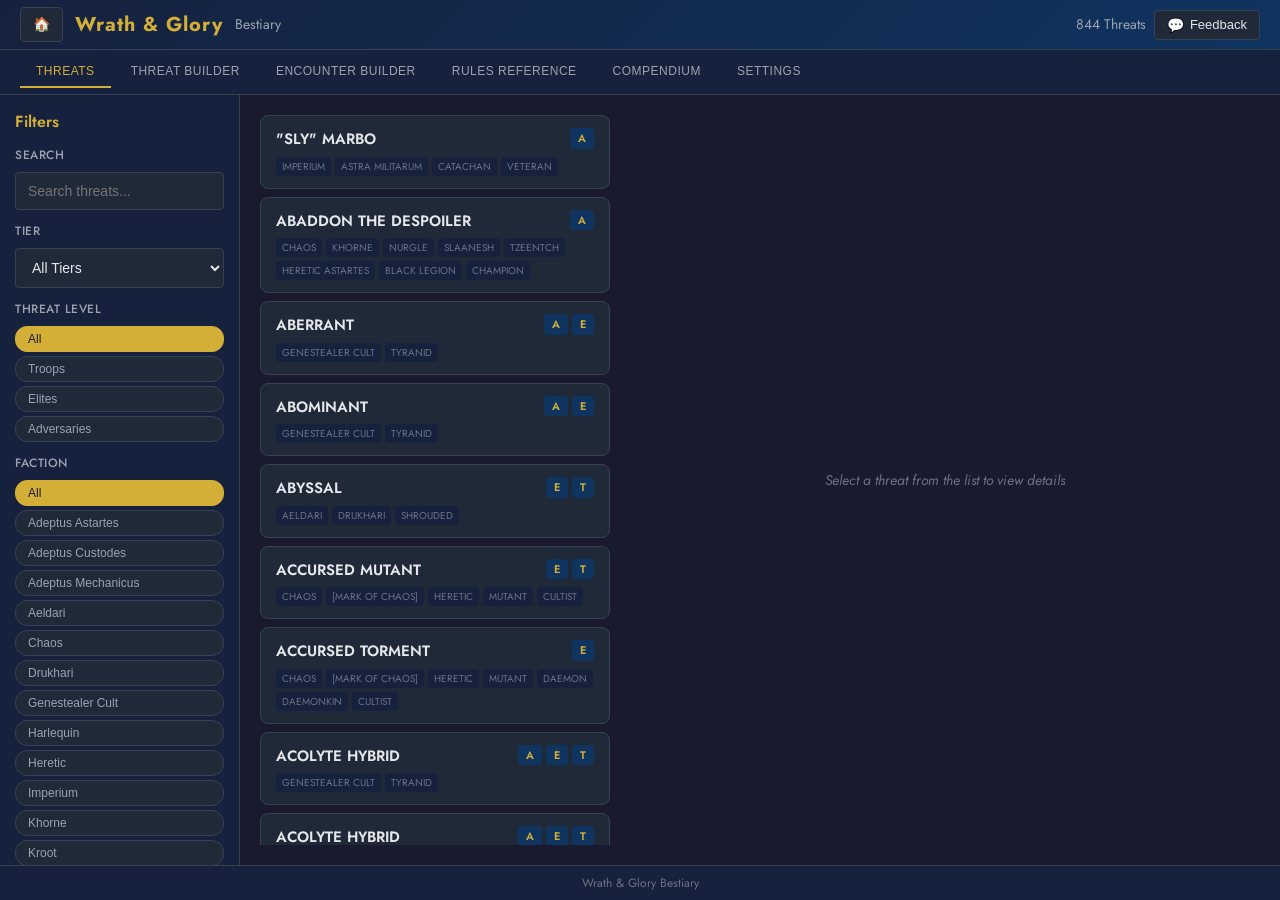
==== bestiary/index.html @ d981a940 "Fix the mob wounds scroll jump, add XP hover tips, and add Improvised Weaponry (#26, #27, #29) #26 (" ====
<!DOCTYPE html>
<html lang="en">
<head>
    <meta charset="UTF-8">
    <meta name="viewport" content="width=device-width, initial-scale=1.0">
    <meta name="robots" content="noindex, nofollow">

    <title>Wrath and Glory Bestiary</title>
    <link rel="preconnect" href="https://fonts.googleapis.com">
    <link rel="preconnect" href="https://fonts.gstatic.com" crossorigin>
    <link href="https://fonts.googleapis.com/css2?family=Jost:ital,wght@0,100..900;1,100..900&display=swap" rel="stylesheet">
    <link rel="stylesheet" href="css/styles.css?v=92">
    <link rel="stylesheet" href="../shared/feedback.css?v=92">
    <script src="https://challenges.cloudflare.com/turnstile/v0/api.js?render=explicit" async defer></script>
</head>
<body>
    <div id="app">
        <!-- Header -->
        <header class="app-header">
            <div class="header-left">
                <button class="hamburger-btn" id="hamburger-btn" aria-label="Toggle menu">
                    <span></span><span></span><span></span>
                </button>
                <a href="../" class="header-btn" id="btn-home" title="Home" aria-label="Home"><span class="btn-icon">&#127968;</span></a>
                <h1 class="app-title">Wrath & Glory</h1>
                <span class="app-subtitle">Bestiary</span>
            </div>
            <div class="header-right">
                <span class="threat-count" id="threat-count">0 Threats</span>
                <button id="btn-feedback" class="header-btn" title="Report Feedback">
                    <span class="btn-icon">&#128172;</span> Feedback
                </button>
            </div>
        </header>

        <!-- Tab Navigation -->
        <nav class="tab-nav">
            <div class="tab-nav-tabs">
                <button class="tab-btn active" data-tab="threats">THREATS</button>
                <button class="tab-btn" data-tab="builder">THREAT BUILDER</button>
                <button class="tab-btn" data-tab="encounter">ENCOUNTER BUILDER</button>
                <button class="tab-btn" data-tab="glossary">RULES REFERENCE</button>
                <button class="tab-btn" data-tab="references">COMPENDIUM</button>
                <button class="tab-btn" data-tab="settings">SETTINGS</button>
            </div>
        </nav>

        <!-- Main Content Area -->
        <div class="main-container">
            <!-- Threats Tab -->
            <div id="tab-threats" class="tab-content active">
                <!-- Left Sidebar - Filters -->
                <aside class="sidebar">
                    <div class="sidebar-section">
                        <h3 class="sidebar-title">Filters</h3>
                    </div>

                    <div class="sidebar-section">
                        <label class="filter-label">Search</label>
                        <input type="text" id="search-input" class="search-input" placeholder="Search threats...">
                    </div>

                    <div class="sidebar-section">
                        <label class="filter-label">Tier</label>
                        <select id="tier-filter" class="filter-select">
                            <option value="all">All Tiers</option>
                            <option value="1">Tier 1</option>
                            <option value="2">Tier 2</option>
                            <option value="3">Tier 3</option>
                            <option value="4">Tier 4</option>
                            <option value="5">Tier 5</option>
                        </select>
                    </div>

                    <div class="sidebar-section">
                        <label class="filter-label">Threat Level</label>
                        <div id="threat-level-filters" class="filter-btn-group"></div>
                    </div>

                    <div class="sidebar-section faction-section">
                        <label class="filter-label">Faction</label>
                        <div id="faction-filters" class="filter-btn-group faction-filter-group">
                            <!-- Populated by JavaScript -->
                        </div>
                    </div>

                    <div class="sidebar-section">
                        <button id="btn-clear-filters" class="btn-secondary">Reset Filters</button>
                    </div>
                </aside>

                <!-- Threat List and Detail -->
                <main class="content">
                    <div class="content-split">
                        <!-- Threat List -->
                        <div class="threat-list-container">
                            <div id="threat-list" class="threat-list">
                                <!-- Threat list items populated by JavaScript -->
                            </div>
                        </div>

                        <!-- Threat Detail -->
                        <div class="threat-detail-container">
                            <div id="threat-detail" class="threat-detail">
                                <div class="threat-detail-placeholder">
                                    <p>Select a threat from the list to view details</p>
                                </div>
                            </div>
                        </div>
                    </div>
                </main>
            </div>

            <!-- Threat Builder Tab -->
            <div id="tab-builder" class="tab-content">
                <!-- Builder sidebar (hamburger drawer on mobile) -->
                <aside class="sidebar builder-sidebar" id="builder-sidebar">
                    <div class="sidebar-section">
                        <h3 class="sidebar-title">Template</h3>
                        <div class="builder-template-wrapper">
                            <input type="text" id="builder-template-search-sidebar" class="builder-template-input" placeholder="Search threats to load as template...">
                            <div id="builder-template-dropdown-sidebar" class="builder-template-dropdown hidden"></div>
                        </div>
                    </div>
                    <div class="sidebar-section builder-sidebar-buttons">
                        <button id="btn-builder-save-sidebar" class="btn-secondary">Save to File</button>
                        <button id="btn-builder-load-sidebar" class="btn-secondary">Load from File</button>
                        <button id="btn-builder-clear-sidebar" class="btn-action btn-action-danger">Clear All</button>
                    </div>
                </aside>
                <div class="builder-action-bar">
                    <div class="builder-actions">
                        <button id="btn-builder-save" class="btn-action">Save to File</button>
                        <button id="btn-builder-load" class="btn-action">Load from File</button>
                        <button id="btn-builder-preview" class="btn-action btn-preview-mobile">Preview</button>
                        <span class="builder-inject-group">
                            <input type="number" id="builder-inject-count" class="builder-inject-count" value="1" min="1" max="20" title="Number to add">
                            <button id="btn-builder-inject" class="btn-action">Add to Encounter</button>
                        </span>
                        <button id="btn-builder-clear" class="btn-action btn-action-danger">Clear All</button>
                    </div>
                </div>
                <div class="builder-content-wrapper">
                    <div class="builder-editor">
                        <div id="builder-editor-sections">
                            <!-- Populated by JavaScript -->
                        </div>
                    </div>
                    <div class="builder-preview">
                        <div class="builder-preview-label">Preview</div>
                        <div id="builder-preview-content">
                            <div class="threat-detail-placeholder">
                                <p>Edit threat details to see a preview</p>
                            </div>
                        </div>
                    </div>
                </div>
            </div>

            <!-- Encounter Tab -->
            <div id="tab-encounter" class="tab-content">
                <!-- Encounter Action Bar -->
                <div class="encounter-action-bar">
                    <div class="encounter-name-section">
                        <label class="action-bar-label">Encounter:</label>
                        <input type="text" id="encounter-name" class="encounter-name-input" placeholder="Unnamed Encounter">
                    </div>
                    <div class="encounter-round-section">
                        <label class="action-bar-label">Round:</label>
                        <button id="btn-round-minus" class="round-btn">&minus;</button>
                        <span id="round-display" class="round-display">1</span>
                        <button id="btn-round-plus" class="round-btn">+</button>
                    </div>
                    <div class="encounter-actions">
                        <button id="btn-save-encounter" class="btn-action">Save Encounter</button>
                        <button id="btn-load-encounter" class="btn-action">Load Encounter</button>
                        <button id="btn-import-threat" class="btn-action">Import Threat</button>
                        <button id="btn-clear-encounter" class="btn-action btn-action-danger">Clear Encounter</button>
                    </div>
                </div>

                <!-- Encounter Content Wrapper (sidebar + main) -->
                <div class="encounter-content-wrapper">
                <!-- Left Sidebar - Settings & Add -->
                <aside class="sidebar encounter-sidebar">
                    <div class="sidebar-section encounter-name-sidebar-section">
                        <label class="filter-label">Encounter</label>
                        <input type="text" id="encounter-name-sidebar" class="search-input" placeholder="Unnamed Encounter">
                    </div>
                    <div class="sidebar-section">
                        <h3 class="sidebar-title">Encounter Settings</h3>
                    </div>

                    <div class="sidebar-section">
                        <label class="filter-label">Tier</label>
                        <select id="encounter-tier" class="filter-select">
                            <option value="1">Tier 1</option>
                            <option value="2">Tier 2</option>
                            <option value="3">Tier 3</option>
                            <option value="4">Tier 4</option>
                            <option value="5">Tier 5</option>
                        </select>
                    </div>

                    <div class="sidebar-section">
                        <label class="filter-label">Player Count</label>
                        <input type="number" id="encounter-players" class="search-input" value="4" min="1" max="10">
                    </div>

                    <div class="sidebar-section player-characters-section">
                        <label class="filter-label">Player Characters</label>
                        <div id="player-character-inputs" class="player-character-inputs">
                            <!-- Populated by JavaScript based on player count -->
                        </div>
                        <div class="player-list-buttons">
                            <button id="btn-save-players" class="btn-secondary">Save Players</button>
                            <button id="btn-load-players" class="btn-secondary">Load Players</button>
                        </div>
                    </div>

                    <div class="sidebar-section">
                        <button id="btn-sort-initiative" class="btn-secondary">Sort by Initiative</button>
                    </div>
                    <div class="sidebar-section encounter-sidebar-actions">
                        <h3 class="sidebar-title">Encounter Actions</h3>
                        <div class="encounter-sidebar-action-buttons">
                            <button id="btn-save-encounter-sidebar" class="btn-secondary">Save Encounter</button>
                            <button id="btn-load-encounter-sidebar" class="btn-secondary">Load Encounter</button>
                            <button id="btn-import-threat-sidebar" class="btn-secondary">Import Threat</button>
                            <button id="btn-clear-encounter-sidebar" class="btn-danger">Clear Encounter</button>
                        </div>
                    </div>
                </aside>

                <!-- Encounter List and Detail -->
                <main class="content">
                    <div class="content-split">
                        <!-- Encounter List -->
                        <div class="encounter-list-container">
                            <div id="encounter-list" class="encounter-list">
                                <!-- Populated by JavaScript -->
                            </div>
                        </div>

                        <!-- Entry Detail -->
                        <div class="encounter-detail-container">
                            <div id="encounter-detail" class="encounter-detail">
                                <div class="encounter-detail-placeholder">
                                    <p>Select an entry to view details</p>
                                </div>
                            </div>
                        </div>
                    </div>
                </main>
                </div><!-- End encounter-content-wrapper -->
            </div>

            <!-- Glossary Tab -->
            <div id="tab-glossary" class="tab-content tab-fullwidth">
                <div class="glossary-container">
                    <h2>Rules Reference</h2>
                    <div class="glossary-controls">
                        <input type="text" id="glossary-search" placeholder="Search terms..." class="search-input">
                        <div class="glossary-filters">
                            <button class="glossary-filter-btn active" data-category="all">All</button>
                            <button class="glossary-filter-btn" data-category="characterTerms">Character Terms</button>
                            <button class="glossary-filter-btn" data-category="conditions">Conditions</button>
                            <button class="glossary-filter-btn" data-category="combatTerms">Combat Rules</button>
                            <button class="glossary-filter-btn" data-category="terms">Game Rules</button>
                            <button class="glossary-filter-btn" data-category="weaponTraits">Weapon Traits</button>
                            <button class="glossary-filter-btn" data-category="armorTraits">Armor Traits</button>
                            <button class="glossary-filter-btn" data-category="keywords">Keywords</button>
                        </div>
                    </div>
                    <div id="glossary-content">
                        <!-- Glossary entries populated by JavaScript -->
                    </div>
                </div>
            </div>

            <!-- References Tab -->
            <div id="tab-references" class="tab-content tab-fullwidth">
                <div class="glossary-container">
                    <h2>Compendium</h2>
                    <div class="glossary-controls">
                        <input type="text" id="references-search" placeholder="Search references..." class="search-input">
                        <div class="glossary-filters">
                            <button class="references-filter-btn active" data-category="all">All</button>
                            <button class="references-filter-btn" data-category="talents">Talents</button>
                            <button class="references-filter-btn" data-category="weapons">Weapons</button>
                            <button class="references-filter-btn" data-category="grenades">Grenades & Missiles</button>
                            <button class="references-filter-btn" data-category="vehicleWargear">Vehicle Wargear</button>
                            <button class="references-filter-btn" data-category="armor">Armor</button>
                            <button class="references-filter-btn" data-category="augmetics">Augmetics</button>
                            <button class="references-filter-btn" data-category="equipment">Equipment</button>
                            <button class="references-filter-btn" data-category="psychicPowers">Psychic Powers</button>
                            <button class="references-filter-btn" data-category="weaponUpgrades">Upgrades</button>
                            <button class="references-filter-btn" data-category="ascensionPackages">Ascension</button>
                            <button class="references-filter-btn" data-category="archetypes">Archetypes</button>
                            <button class="references-filter-btn" data-category="archetypeAbilities">Archetype Abilities</button>
                            <button class="references-filter-btn" data-category="speciesAbilities">Species Abilities</button>
                            <button class="references-filter-btn" data-category="mutations">Mutations</button>
                        </div>
                    </div>
                    <div id="references-content">
                        <!-- References entries populated by JavaScript -->
                    </div>
                </div>
            </div>

            <!-- Settings Tab -->
            <div id="tab-settings" class="tab-content tab-fullwidth">
                <div class="settings-content">
                    <h2>Settings</h2>
                    <h3>Source Books</h3>
                    <p class="section-desc">Enable or disable content from specific source books.</p>
                    <div id="source-filter-buttons" class="filter-btn-group"></div>
                </div>
            </div>
        </div>

        <!-- Footer -->
        <footer class="app-footer">
            <span class="footer-info">Wrath & Glory Bestiary</span>
        </footer>

        <div class="sidebar-backdrop" id="sidebar-backdrop"></div>

        <!-- Bottom Sheet (mobile slide-up panel) -->
        <div class="bottom-sheet" id="bottom-sheet">
            <div class="bottom-sheet-overlay" id="bottom-sheet-overlay"></div>
            <div class="bottom-sheet-panel" id="bottom-sheet-panel">
                <div class="bottom-sheet-handle-row" id="bottom-sheet-handle-row">
                    <div class="bottom-sheet-handle-bar"></div>
                </div>
                <div class="bottom-sheet-content" id="bottom-sheet-content"></div>
            </div>
        </div>
    </div>

    <!-- Mobile menu toggle -->
    <script>
    document.getElementById('hamburger-btn').addEventListener('click', function() {
        document.body.classList.toggle('sidebar-open');
    });
    document.getElementById('sidebar-backdrop').addEventListener('click', function() {
        document.body.classList.remove('sidebar-open');
    });
    </script>

    <!-- Scripts -->
    <script src="js/web-api.js?v=92"></script>
    <script src="js/data-loader.js?v=92"></script>
    <script src="js/glossary.js?v=92"></script>
    <script src="js/encounter-state.js?v=92"></script>
    <script src="js/threat-builder-state.js?v=92"></script>
    <script src="tabs/settings-tab.js?v=92"></script>
    <script src="tabs/threats-tab.js?v=92"></script>
    <script src="tabs/glossary-tab.js?v=92"></script>
    <script src="tabs/references-tab.js?v=92"></script>
    <script src="tabs/encounter-tab.js?v=92"></script>
    <script src="tabs/threat-builder-tab.js?v=92"></script>
    <script src="js/app.js?v=92"></script>
    <script src="../shared/feedback.js?v=92"></script>
</body>
</html>
---- bestiary/css/styles.css ----
/* Wrath and Glory Bestiary - Styles */

/* ===== CSS Variables ===== */
:root {
    --bg-primary: #1a1a2e;
    --bg-secondary: #16213e;
    --bg-tertiary: #0f3460;
    --bg-card: #1f2937;
    --bg-hover: #374151;

    --text-primary: #e5e7eb;
    --text-secondary: #9ca3af;
    --text-muted: #6b7280;

    --accent-gold: #d4af37;
    --accent-gold-dark: #b8960c;
    --accent-red: #dc2626;
    --accent-green: #22c55e;
    --accent-blue: #3b82f6;
    --accent-purple: #9333ea;

    --border-color: #374151;
    --border-light: #4b5563;

    --sidebar-width: 240px;
    --header-height: 50px;
    --nav-height: 45px;
    --footer-height: 35px;

    --font-main: 'Jost', -apple-system, BlinkMacSystemFont, 'Segoe UI', Roboto, Oxygen, Ubuntu, sans-serif;
    --font-mono: 'Consolas', 'Monaco', monospace;

    --radius-sm: 4px;
    --radius-md: 8px;
    --radius-lg: 12px;

    --shadow-sm: 0 1px 2px rgba(0, 0, 0, 0.3);
    --shadow-md: 0 4px 6px rgba(0, 0, 0, 0.4);
    --shadow-lg: 0 10px 15px rgba(0, 0, 0, 0.5);
}

/* ===== Reset & Base ===== */
*, *::before, *::after {
    box-sizing: border-box;
    margin: 0;
    padding: 0;
}

html, body {
    height: 100%;
    overflow: hidden;
}

body {
    font-family: var(--font-main);
    font-size: 14px;
    line-height: 1.5;
    color: var(--text-primary);
    background-color: var(--bg-primary);
}

#app {
    position: fixed;
    inset: 0;
    display: flex;
    flex-direction: column;
}

/* ===== Header ===== */
.app-header {
    display: flex;
    justify-content: space-between;
    align-items: center;
    height: var(--header-height);
    flex-shrink: 0;
    padding: 0 20px;
    background: linear-gradient(135deg, var(--bg-secondary) 0%, var(--bg-tertiary) 100%);
    border-bottom: 1px solid var(--border-color);
    position: relative;
    z-index: 10;
}

.header-left {
    display: flex;
    align-items: center;
    gap: 12px;
}

.app-title {
    font-size: 20px;
    font-weight: 700;
    color: var(--accent-gold);
    letter-spacing: 1px;
}

.app-subtitle {
    font-size: 14px;
    color: var(--text-secondary);
}

.header-right {
    display: flex;
    gap: 8px;
    align-items: center;
}

.threat-count {
    font-size: 14px;
    color: var(--text-secondary);
}

.header-btn {
    display: flex;
    align-items: center;
    gap: 6px;
    padding: 6px 12px;
    background: var(--bg-card);
    color: var(--text-primary);
    border: 1px solid var(--border-color);
    border-radius: var(--radius-sm);
    cursor: pointer;
    font-size: 13px;
    transition: all 0.2s;
}

.header-btn:hover {
    background: var(--bg-hover);
    border-color: var(--accent-gold);
}

.btn-icon {
    font-size: 14px;
}

@media (max-width: 480px) {
    .header-btn {
        padding: 6px 8px;
        font-size: 0;
    }

    .header-btn .btn-icon {
        font-size: 16px;
    }
}

/* ===== Tab Navigation ===== */
.tab-nav {
    display: flex;
    align-items: center;
    height: var(--nav-height);
    flex-shrink: 0;
    padding: 0 20px;
    background: var(--bg-secondary);
    border-bottom: 1px solid var(--border-color);
    gap: 20px;
}

.tab-nav-tabs {
    display: flex;
    gap: 4px;
    flex: 1;
    overflow-x: auto;
    scrollbar-width: none;
    -ms-overflow-style: none;
}

.tab-nav-tabs::-webkit-scrollbar {
    display: none;
}

.tab-btn {
    padding: 8px 16px;
    background: transparent;
    color: var(--text-secondary);
    border: none;
    border-bottom: 2px solid transparent;
    cursor: pointer;
    font-size: 12px;
    font-weight: 500;
    text-transform: uppercase;
    letter-spacing: 0.5px;
    white-space: nowrap;
    transition: all 0.2s;
}

.tab-btn:hover {
    color: var(--text-primary);
    background: var(--bg-hover);
}

.tab-btn.active {
    color: var(--accent-gold);
    border-bottom-color: var(--accent-gold);
}

/* ===== Main Container ===== */
.main-container {
    display: flex;
    flex-direction: column;
    flex: 1;
    overflow: hidden;
}

/* ===== Tab Content ===== */
.tab-content {
    display: none;
    flex: 1;
    overflow: hidden;
}

.tab-content.active {
    display: flex;
}

#tab-threats {
    flex-direction: row;
}

.tab-fullwidth {
    flex-direction: column;
    padding: 20px 30px;
    overflow-y: auto;
    overscroll-behavior: contain;
    background: var(--bg-primary);
}

.tab-fullwidth.active {
    display: block;
}

/* ===== Sidebar ===== */
.sidebar {
    width: var(--sidebar-width);
    background: var(--bg-secondary);
    border-right: 1px solid var(--border-color);
    padding: 15px;
    flex-shrink: 0;
    overflow-y: auto;
    min-height: 0;
}

.sidebar-section {
    margin-bottom: 12px;
}

.sidebar-section.faction-section {
    margin-bottom: 12px;
}

.sidebar-section:last-child {
    margin-bottom: 0;
}

.sidebar-title {
    font-size: 16px;
    font-weight: 600;
    color: var(--accent-gold);
    margin-bottom: 10px;
}

.filter-label {
    display: block;
    font-size: 12px;
    font-weight: 500;
    color: var(--text-secondary);
    margin-bottom: 8px;
    text-transform: uppercase;
    letter-spacing: 0.5px;
    flex-shrink: 0;
}

.filter-btn-group {
    display: flex;
    flex-direction: column;
    gap: 4px;
}

.filter-btn {
    width: 100%;
    padding: 5px 12px;
    text-align: left;
    background: var(--bg-card);
    color: var(--text-secondary);
    border: 1px solid var(--border-color);
    border-radius: var(--radius-lg);
    cursor: pointer;
    font-size: 12px;
    transition: all 0.2s;
}

.filter-btn:hover {
    border-color: var(--accent-gold);
}

.filter-btn.active {
    background: var(--accent-gold);
    color: var(--bg-primary);
    border-color: var(--accent-gold);
}

.faction-filter-group {
}

/* ===== Settings Tab ===== */
.settings-content {
    max-width: 600px;
}

.settings-content .section-desc {
    color: var(--text-secondary);
    margin-bottom: 15px;
    font-size: 13px;
}

/* ===== Filter Buttons (checkbox replacements removed) ===== */

/* ===== Search Input ===== */
.search-input {
    width: 100%;
    padding: 10px 12px;
    background: var(--bg-card);
    color: var(--text-primary);
    border: 1px solid var(--border-color);
    border-radius: var(--radius-sm);
    font-size: 14px;
    transition: border-color 0.2s;
}

.search-input:focus {
    outline: none;
    border-color: var(--accent-gold);
}

.filter-select {
    width: 100%;
    padding: 10px 12px;
    background: var(--bg-card);
    color: var(--text-primary);
    border: 1px solid var(--border-color);
    border-radius: var(--radius-sm);
    font-size: 14px;
    cursor: pointer;
    transition: border-color 0.2s;
}

.filter-select:focus {
    outline: none;
    border-color: var(--accent-gold);
}

/* ===== Buttons ===== */
.btn-secondary {
    width: 100%;
    padding: 8px 16px;
    background: transparent;
    color: var(--text-secondary);
    border: 1px solid var(--border-color);
    border-radius: var(--radius-sm);
    cursor: pointer;
    font-size: 12px;
    font-weight: 500;
    transition: all 0.2s;
}

.btn-secondary:hover {
    background: var(--bg-hover);
    border-color: var(--accent-gold);
    color: var(--text-primary);
}

/* ===== Content Area ===== */
.content {
    flex: 1;
    padding: 20px;
    overflow: hidden;
    background: var(--bg-primary);
}

.content-split {
    display: flex;
    height: 100%;
    gap: 20px;
}

/* ===== Threat List ===== */
.threat-list-container {
    width: 350px;
    flex-shrink: 0;
    overflow-y: auto;
}

.threat-list {
    display: flex;
    flex-direction: column;
    gap: 8px;
}

.threat-list-item {
    background: var(--bg-card);
    border: 1px solid var(--border-color);
    border-radius: var(--radius-md);
    padding: 12px 15px;
    cursor: pointer;
    transition: all 0.2s;
}

.threat-list-item:hover {
    border-color: var(--accent-gold);
}

.threat-list-item.selected {
    border-color: var(--accent-gold);
    background: var(--bg-tertiary);
}

.threat-list-header {
    display: flex;
    justify-content: space-between;
    align-items: flex-start;
    margin-bottom: 6px;
}

.threat-list-name {
    font-size: 15px;
    font-weight: 600;
    color: var(--text-primary);
}

.threat-list-level {
    display: flex;
    gap: 4px;
}

.threat-tier-badge {
    padding: 2px 8px;
    background: var(--bg-tertiary);
    border-radius: var(--radius-sm);
    font-size: 11px;
    font-weight: 600;
    color: var(--accent-gold);
}

.threat-list-keywords {
    display: flex;
    flex-wrap: wrap;
    gap: 4px;
}

.threat-list-keyword {
    padding: 2px 6px;
    background: var(--bg-secondary);
    border-radius: var(--radius-sm);
    font-size: 10px;
    color: var(--text-muted);
    text-transform: uppercase;
}

/* ===== Threat Detail ===== */
.threat-detail-container {
    flex: 1;
    overflow-y: auto;
}

.threat-detail {
    height: 100%;
}

.threat-detail-placeholder {
    display: flex;
    align-items: center;
    justify-content: center;
    height: 100%;
    color: var(--text-muted);
    font-style: italic;
}

/* ===== Threat Card (Book-style layout) ===== */
.threat-card {
    background: var(--bg-card);
    border: 1px solid var(--border-color);
    border-radius: var(--radius-md);
    overflow: hidden;
}

.threat-card-header {
    background: linear-gradient(135deg, var(--bg-tertiary) 0%, var(--bg-secondary) 100%);
    padding: 20px;
    border-bottom: 2px solid var(--accent-gold);
}

.threat-card-title {
    font-size: 24px;
    font-weight: 700;
    color: var(--accent-gold);
    margin-bottom: 8px;
}

.threat-card-source {
    display: block;
    font-size: 11px;
    color: var(--text-muted);
    font-style: italic;
    margin-top: 8px;
    margin-bottom: 8px;
}

.threat-card-quote {
    font-style: italic;
    color: var(--text-secondary);
    font-size: 14px;
    margin-bottom: 4px;
}

.threat-card-attribution {
    font-size: 12px;
    color: var(--text-muted);
}

.threat-card-body {
    padding: 20px;
}

.threat-card-description {
    font-size: 14px;
    line-height: 1.7;
    color: var(--text-secondary);
    margin-bottom: 20px;
}

/* ===== Threat Stats Table (Book-style) ===== */
.threat-stats-section {
    margin-bottom: 20px;
}

.threat-stat-table {
    width: 100%;
    border-collapse: collapse;
    margin-bottom: 15px;
}

.threat-stat-table-header {
    background: var(--accent-gold);
    color: var(--bg-primary);
    font-weight: 600;
    text-align: center;
    padding: 8px;
    font-size: 14px;
    text-transform: uppercase;
    letter-spacing: 1px;
}

.threat-stat-table th {
    background: var(--bg-tertiary);
    color: var(--text-muted);
    font-weight: 500;
    text-transform: uppercase;
    font-size: 11px;
    padding: 8px 10px;
    text-align: center;
    border: 1px solid var(--border-color);
}

.threat-stat-table td {
    background: var(--bg-card);
    padding: 8px 10px;
    text-align: center;
    border: 1px solid var(--border-color);
    font-size: 14px;
}

.threat-stat-table td.stat-value {
    font-weight: 600;
    font-size: 16px;
}

/* Tier/Threat Table */
.tier-threat-table {
    width: auto;
    margin-bottom: 10px;
}

.tier-threat-table th,
.tier-threat-table td {
    min-width: 50px;
}

/* Keywords Row */
.threat-keywords-row {
    margin-bottom: 15px;
}

.threat-keywords-label {
    font-size: 12px;
    font-weight: 600;
    color: var(--text-secondary);
    text-transform: uppercase;
    margin-right: 8px;
}

.threat-keyword {
    display: inline-block;
    padding: 3px 10px;
    background: var(--bg-tertiary);
    border: 1px solid var(--accent-gold);
    border-radius: var(--radius-sm);
    font-size: 12px;
    color: var(--accent-gold);
    text-transform: uppercase;
    letter-spacing: 0.5px;
    margin-right: 6px;
    margin-bottom: 6px;
    cursor: pointer;
}

.threat-keyword:hover {
    background: var(--accent-gold);
    color: var(--bg-primary);
}

/* Attributes Table */
.attributes-table th,
.attributes-table td {
    min-width: 45px;
}

/* Resilience Row */
.resilience-row {
    background: var(--bg-tertiary);
    padding: 10px 15px;
    border-radius: var(--radius-sm);
    margin-bottom: 15px;
}

.resilience-label {
    font-weight: 600;
    color: var(--text-primary);
}

.resilience-value {
    color: var(--accent-gold);
    font-weight: 600;
}

.resilience-note {
    color: var(--text-secondary);
    font-size: 13px;
}

/* Defence/Wounds/Shock Table */
.combat-stats-table th,
.combat-stats-table td {
    min-width: 80px;
}

/* Skills Row */
.skills-row {
    margin-bottom: 15px;
}

.skills-label {
    font-size: 12px;
    font-weight: 600;
    color: var(--text-secondary);
    text-transform: uppercase;
}

.skills-value {
    color: var(--text-primary);
    font-size: 14px;
}

/* Abilities Section */
.abilities-section {
    margin-bottom: 15px;
}

.abilities-header {
    background: var(--bg-tertiary);
    padding: 8px 12px;
    font-weight: 600;
    font-size: 12px;
    text-transform: uppercase;
    color: var(--text-secondary);
    border-left: 3px solid var(--accent-gold);
    margin-bottom: 10px;
}

.ability-item {
    margin-bottom: 12px;
    padding-bottom: 12px;
    border-bottom: 1px solid var(--border-color);
}

.ability-item:last-child {
    margin-bottom: 0;
    padding-bottom: 0;
    border-bottom: none;
}

.ability-type {
    font-size: 11px;
    font-weight: 600;
    text-transform: uppercase;
    color: var(--accent-gold);
    margin-right: 6px;
}

.ability-name {
    font-weight: 600;
    color: var(--text-primary);
}

.ability-stats {
    color: var(--accent-gold);
    font-weight: 500;
    margin-left: 4px;
}

.ability-description {
    font-size: 13px;
    color: var(--text-secondary);
    line-height: 1.5;
    margin-top: 4px;
}

/* Bonuses Section */
.bonuses-section {
    margin-bottom: 15px;
}

.threat-text-section {
    font-size: 13px;
    color: var(--text-secondary);
    line-height: 1.5;
    white-space: pre-line;
    padding: 0 12px;
}

.ref-weapon-special {
    white-space: pre-line;
}

.bonuses-header {
    background: var(--bg-tertiary);
    padding: 8px 12px;
    font-weight: 600;
    font-size: 12px;
    text-transform: uppercase;
    letter-spacing: 0.5px;
    color: var(--text-secondary);
    margin-bottom: 10px;
}

.bonus-item {
    margin-bottom: 8px;
    padding: 0 12px;
}

.bonus-item:last-child {
    margin-bottom: 0;
}

.bonus-name {
    font-weight: 600;
    color: var(--accent-gold);
    margin-right: 6px;
}

.bonus-description {
    font-size: 13px;
    color: var(--text-secondary);
    line-height: 1.5;
}

/* Determination Row */
.determination-row {
    background: var(--bg-tertiary);
    padding: 10px 15px;
    border-radius: var(--radius-sm);
    margin-bottom: 15px;
}

.determination-label {
    font-size: 12px;
    font-weight: 600;
    text-transform: uppercase;
    color: var(--text-secondary);
}

.determination-value {
    color: var(--text-primary);
    font-size: 14px;
}

/* Bottom Stats Table */
.bottom-stats-table th,
.bottom-stats-table td {
    min-width: 70px;
}

/* Additional Weapon Section (Encounter Builder) */
.additional-weapon-section {
    margin-top: 8px;
    padding-top: 8px;
    border-top: 1px solid var(--border-color);
}

.additional-weapon-label {
    font-size: 11px;
    font-weight: 600;
    color: var(--text-secondary);
    text-transform: uppercase;
    margin-bottom: 4px;
}

.additional-weapon-name {
    font-size: 14px;
    font-weight: 600;
    color: var(--accent-gold);
}

.additional-weapon-info {
    margin-bottom: 6px;
}

.addwpn-stats-row {
    margin-top: 4px;
    font-size: 12px;
    color: var(--text-primary);
    display: flex;
    flex-wrap: wrap;
    align-items: baseline;
    gap: 2px;
}

.addwpn-stat-label {
    color: var(--text-muted);
    font-size: 10px;
    text-transform: uppercase;
    margin-right: 3px;
}

.addwpn-divider {
    color: var(--text-muted);
    margin: 0 3px;
}

.addwpn-traits {
    margin-top: 3px;
    font-size: 11px;
    color: var(--text-secondary);
    font-style: italic;
}

/* Ammo selection sub-step */
.ammo-skip-row {
    margin-top: 8px;
    display: flex;
    align-items: center;
    gap: 8px;
}

.ammo-skip-text {
    font-size: 11px;
    color: var(--text-muted);
}

.ammo-skip-btn {
    font-size: 11px;
    white-space: nowrap;
}

.additional-weapon-actions {
    display: flex;
    gap: 6px;
}

.btn-select-weapon {
    width: 100%;
    font-size: 12px;
}

.btn-change-weapon,
.btn-remove-weapon {
    font-size: 11px;
    padding: 3px 10px;
}

/* ===== Footer ===== */
.app-footer {
    display: flex;
    justify-content: center;
    align-items: center;
    height: var(--footer-height);
    flex-shrink: 0;
    padding: 0 20px;
    background: var(--bg-secondary);
    border-top: 1px solid var(--border-color);
}

.footer-info {
    font-size: 12px;
    color: var(--text-muted);
}

/* ===== Glossary Tab ===== */
#tab-glossary {
    padding: 20px;
}

#tab-glossary h2,
#tab-references h2 {
    margin-bottom: 20px;
    color: var(--accent-gold);
}

.glossary-container {
    max-width: 1200px;
    margin: 0 auto;
}

.glossary-controls {
    margin-bottom: 20px;
}

.glossary-controls .search-input {
    width: 100%;
    max-width: 400px;
    margin-bottom: 15px;
}

.glossary-filters {
    display: flex;
    flex-wrap: wrap;
    gap: 8px;
}

.glossary-filter-btn {
    padding: 8px 16px;
    background-color: var(--bg-card);
    border: 1px solid var(--border-color);
    border-radius: var(--radius-md);
    color: var(--text-secondary);
    cursor: pointer;
    font-size: 13px;
    transition: all 0.2s;
}

.glossary-filter-btn:hover {
    background-color: var(--bg-hover);
    color: var(--text-primary);
}

.glossary-filter-btn.active {
    background-color: var(--accent-gold);
    color: var(--bg-primary);
    border-color: var(--accent-gold);
}

.glossary-empty {
    text-align: center;
    padding: 40px;
    color: var(--text-muted);
}

.glossary-group {
    margin-bottom: 30px;
}

.glossary-group-title {
    font-size: 16px;
    font-weight: 600;
    color: var(--accent-gold);
    padding-bottom: 10px;
    margin-bottom: 15px;
    border-bottom: 1px solid var(--border-color);
}

.glossary-entries {
    display: flex;
    flex-direction: column;
    gap: 8px;
}

.glossary-entry {
    background-color: var(--bg-card);
    border: 1px solid var(--border-color);
    border-radius: var(--radius-md);
    overflow: hidden;
    transition: border-color 0.2s;
}

.glossary-entry:hover {
    border-color: var(--border-light);
}

.glossary-entry.expanded {
    border-color: var(--accent-gold);
}

.glossary-entry.glossary-entry-highlight {
    animation: glossary-highlight-fade 2s ease-out;
}

@keyframes glossary-highlight-fade {
    0% { box-shadow: 0 0 12px 2px var(--accent-gold); }
    100% { box-shadow: none; }
}

.glossary-entry-header {
    display: flex;
    align-items: center;
    padding: 12px 15px;
    cursor: pointer;
    gap: 12px;
}

.glossary-entry-header:hover {
    background-color: var(--bg-hover);
}

.glossary-entry-expand {
    color: var(--text-muted);
    font-size: 10px;
    width: 16px;
    transition: transform 0.2s;
}

.glossary-entry.expanded .glossary-entry-expand {
    transform: rotate(90deg);
}

.glossary-entry-name {
    flex: 1;
    font-weight: 600;
    color: var(--text-primary);
}

.glossary-entry-category {
    font-size: 11px;
    color: var(--text-muted);
    background-color: var(--bg-secondary);
    padding: 3px 8px;
    border-radius: var(--radius-sm);
}

.glossary-entry-body {
    padding: 0 15px 15px 43px;
    border-top: 1px solid var(--border-color);
}

.glossary-entry-body.hidden {
    display: none;
}

.glossary-entry-description {
    color: var(--text-secondary);
    line-height: 1.6;
    font-size: 13px;
    margin: 12px 0 0 0;
}

/* ===== References Tab Styles ===== */
.glossary-entry-brief {
    font-size: 12px;
    color: var(--text-muted);
    white-space: nowrap;
}

.ref-stats {
    margin-bottom: 8px;
    font-size: 13px;
    line-height: 1.6;
}

.ref-stat {
    margin-bottom: 2px;
}

.ref-label {
    color: var(--accent-gold);
    font-weight: 500;
}

.ref-flavor {
    font-style: italic;
    color: var(--text-muted);
    margin-top: 6px;
    font-size: 13px;
    line-height: 1.5;
}

.ref-parent {
    color: var(--accent-gold);
    font-size: 0.9em;
    margin-bottom: 4px;
}

.references-filter-btn {
    padding: 8px 16px;
    background-color: var(--bg-card);
    border: 1px solid var(--border-color);
    border-radius: var(--radius-md);
    color: var(--text-secondary);
    cursor: pointer;
    font-size: 13px;
    transition: all 0.2s;
}

.references-filter-btn:hover {
    background-color: var(--bg-hover);
    color: var(--text-primary);
}

.references-filter-btn.active {
    background-color: var(--accent-gold);
    color: var(--bg-primary);
    border-color: var(--accent-gold);
}

/* ===== Glossary Popups ===== */
.glossary-term {
    color: var(--accent-gold);
    cursor: pointer;
    border-bottom: 1px dotted var(--accent-gold);
    transition: all 0.2s;
}

.glossary-term:hover {
    color: #f0c040;
    border-bottom-style: solid;
}

.glossary-popup {
    position: fixed;
    background: var(--bg-secondary);
    border: 1px solid var(--accent-gold);
    border-radius: var(--radius-md);
    box-shadow: var(--shadow-lg);
    min-width: 280px;
    max-width: 500px;
    z-index: 2000;
    animation: glossary-fade-in 0.15s ease-out;
}

@keyframes glossary-fade-in {
    from {
        opacity: 0;
        transform: translateY(-5px);
    }
    to {
        opacity: 1;
        transform: translateY(0);
    }
}

.glossary-popup-header {
    display: flex;
    align-items: center;
    gap: 10px;
    padding: 10px 12px;
    background: var(--bg-tertiary);
    border-bottom: 1px solid var(--border-color);
    border-radius: var(--radius-md) var(--radius-md) 0 0;
}

.glossary-popup-type {
    font-size: 10px;
    text-transform: uppercase;
    padding: 2px 6px;
    background: var(--accent-gold);
    color: var(--bg-primary);
    border-radius: var(--radius-sm);
    font-weight: 600;
}

.glossary-popup-title {
    flex: 1;
    font-size: 15px;
    font-weight: 600;
    color: var(--text-primary);
}

.glossary-popup-close {
    background: none;
    border: none;
    color: var(--text-muted);
    font-size: 20px;
    cursor: pointer;
    padding: 0;
    line-height: 1;
    width: 24px;
    height: 24px;
    display: flex;
    align-items: center;
    justify-content: center;
    border-radius: 50%;
    transition: all 0.2s;
}

.glossary-popup-close:hover {
    background: var(--bg-hover);
    color: var(--text-primary);
}

.glossary-popup-content {
    padding: 12px;
    font-size: 13px;
    line-height: 1.6;
    color: var(--text-secondary);
    max-height: 400px;
    overflow-y: auto;
}

/* Stacked same-name definitions (issue #5) */
.glossary-popup-content .glossary-popup-subheader {
    margin: 0 0 6px;
}

.glossary-popup-content hr {
    border: none;
    border-top: 1px solid var(--border-color);
    margin: 14px 0;
}

.glossary-table-scroll {
    overflow-x: auto;
    -webkit-overflow-scrolling: touch;
    margin-top: 8px;
}
.glossary-table-scroll .glossary-table {
    margin-top: 0;
}

.glossary-table {
    width: 100%;
    border-collapse: collapse;
    margin-top: 8px;
    font-size: 12px;
    line-height: 1.4;
}

.glossary-table caption {
    font-weight: 600;
    color: var(--text-primary);
    text-align: left;
    padding-bottom: 4px;
    font-size: 13px;
}

.glossary-table th {
    background: var(--bg-secondary);
    color: var(--text-primary);
    font-weight: 600;
    text-align: left;
    padding: 4px 8px;
    border: 1px solid var(--border-color);
    font-size: 11px;
    text-transform: uppercase;
    letter-spacing: 0.5px;
}

.glossary-table td {
    padding: 4px 8px;
    border: 1px solid var(--border-color);
    color: var(--text-secondary);
}

.glossary-table tr:nth-child(even) td {
    background: rgba(255, 255, 255, 0.02);
}

.glossary-popup-content .glossary-term {
    color: var(--accent-blue);
    border-bottom-color: var(--accent-blue);
}

.glossary-popup-content .glossary-term:hover {
    color: #60a5fa;
}

/* ===== Source Reference ===== */
.source-ref {
    font-size: 11px;
    color: var(--text-muted);
    font-style: italic;
    margin-top: 4px;
}

/* ===== Scrollbar ===== */
::-webkit-scrollbar {
    width: 8px;
    height: 8px;
}

::-webkit-scrollbar-track {
    background: var(--bg-secondary);
}

::-webkit-scrollbar-thumb {
    background: #ffffff;
    border-radius: 4px;
}

::-webkit-scrollbar-thumb:hover {
    background: #e5e7eb;
}

/* Firefox has no ::-webkit-scrollbar; scoping keeps Chrome on the rules above */
@supports not selector(::-webkit-scrollbar) {
    * {
        scrollbar-color: #ffffff var(--bg-secondary);
    }
}

/* ===== Utilities ===== */
.hidden {
    display: none !important;
}

.text-gold {
    color: var(--accent-gold);
}

.text-red {
    color: var(--accent-red);
}

.text-green {
    color: var(--accent-green);
}

.text-muted {
    color: var(--text-muted);
}

/* ===== Encounter Tab ===== */
#tab-encounter {
    flex-direction: column;
}

#tab-encounter .encounter-action-bar + .sidebar,
#tab-encounter .encounter-action-bar ~ .content {
    /* These will be in a row */
}

#tab-encounter {
    display: none;
}

#tab-encounter.active {
    display: flex;
    flex-direction: column;
}

/* Encounter Action Bar */
.encounter-action-bar {
    display: flex;
    justify-content: space-between;
    align-items: center;
    padding: 10px 20px;
    background: var(--bg-secondary);
    border-bottom: 1px solid var(--border-color);
    flex-shrink: 0;
}

.encounter-name-section {
    display: flex;
    align-items: center;
    gap: 10px;
}

.action-bar-label {
    font-size: 14px;
    font-weight: 600;
    color: var(--text-secondary);
}

.encounter-name-input {
    width: 250px;
    padding: 8px 12px;
    background: var(--bg-card);
    color: var(--accent-gold);
    border: 1px solid var(--border-color);
    border-radius: var(--radius-sm);
    font-size: 14px;
    font-weight: 600;
}

.encounter-name-input:focus {
    outline: none;
    border-color: var(--accent-gold);
}

.encounter-actions {
    display: flex;
    gap: 10px;
}

.btn-action {
    padding: 8px 16px;
    background: var(--bg-tertiary);
    color: var(--text-primary);
    border: 1px solid var(--border-color);
    border-radius: var(--radius-sm);
    cursor: pointer;
    font-size: 13px;
    font-weight: 500;
    transition: all 0.2s;
}

.btn-action:hover {
    background: var(--bg-hover);
    border-color: var(--accent-gold);
    color: var(--accent-gold);
}

.btn-action-danger {
    color: var(--accent-red);
}

.btn-action-danger:hover {
    border-color: var(--accent-red);
    color: var(--accent-red);
}

/* Round Tracker */
.encounter-round-section {
    display: flex;
    align-items: center;
    gap: 8px;
}

.round-btn {
    width: 28px;
    height: 28px;
    padding: 0;
    background: var(--bg-tertiary);
    color: var(--text-primary);
    border: 1px solid var(--border-color);
    border-radius: var(--radius-sm);
    cursor: pointer;
    font-size: 16px;
    font-weight: bold;
    line-height: 1;
    transition: all 0.2s;
}

.round-btn:hover {
    background: var(--bg-hover);
    border-color: var(--accent-gold);
    color: var(--accent-gold);
}

.round-display {
    font-size: 18px;
    font-weight: 700;
    color: var(--accent-gold);
    min-width: 24px;
    text-align: center;
}

/* Encounter content wrapper */
.encounter-content-wrapper {
    display: flex;
    flex: 1;
    overflow: hidden;
}

/* Player list buttons */
.player-list-buttons {
    display: flex;
    gap: 8px;
    margin-top: 10px;
}

.player-list-buttons .btn-secondary {
    flex: 1;
    font-size: 11px;
    padding: 6px 8px;
}

.encounter-sidebar {
    width: 300px;
    overflow-y: auto;
}

.encounter-sidebar .sidebar-title {
    margin-top: 10px;
}

.encounter-sidebar .sidebar-title:first-child {
    margin-top: 0;
}

/* Save/Load Section */
.encounter-save-load {
    display: flex;
    flex-direction: column;
    gap: 8px;
}

.save-load-buttons {
    display: flex;
    gap: 8px;
    position: relative;
}

.save-load-buttons .btn-secondary {
    flex: 1;
}

.btn-clear {
    margin-top: 4px;
}

/* Primary Button */
.btn-primary {
    width: 100%;
    padding: 10px 16px;
    background: var(--accent-gold);
    color: var(--bg-primary);
    border: none;
    border-radius: var(--radius-sm);
    cursor: pointer;
    font-size: 14px;
    font-weight: 600;
    transition: all 0.2s;
}

.btn-primary:hover {
    background: var(--accent-gold-dark);
}

/* Danger Button */
.btn-danger {
    padding: 8px 16px;
    background: transparent;
    color: var(--accent-red);
    border: 1px solid var(--accent-red);
    border-radius: var(--radius-sm);
    cursor: pointer;
    font-size: 12px;
    font-weight: 500;
    transition: all 0.2s;
}

.btn-danger:hover {
    background: var(--accent-red);
    color: var(--text-primary);
}

/* ===== Encounter List ===== */
.encounter-list-container {
    width: 400px;
    flex-shrink: 0;
    overflow-y: auto;
}

.encounter-list {
    display: flex;
    flex-direction: column;
    gap: 8px;
}

.encounter-list-empty {
    display: flex;
    flex-direction: column;
    align-items: center;
    justify-content: center;
    padding: 40px;
    color: var(--text-muted);
    text-align: center;
}

.encounter-list-empty p {
    margin: 4px 0;
}

/* Encounter Item */
.encounter-item {
    background: var(--bg-card);
    border: 1px solid var(--border-color);
    border-radius: var(--radius-md);
    padding: 12px;
    cursor: pointer;
    transition: all 0.2s;
}

.encounter-item:hover {
    border-color: var(--accent-gold);
}

.encounter-item.selected {
    border-color: var(--accent-gold);
    background: var(--bg-tertiary);
}

.encounter-item.dead {
    opacity: 0.5;
    background: var(--bg-secondary);
}

.encounter-item.multi-selected {
    border-color: var(--accent-blue);
    background: rgba(59, 130, 246, 0.1);
}

/* Multi-select checkbox */
.multi-select-checkbox {
    width: 16px;
    height: 16px;
    accent-color: var(--accent-blue);
    cursor: pointer;
    flex-shrink: 0;
}

/* Selection Toolbar */
.selection-toolbar {
    display: flex;
    justify-content: space-between;
    align-items: center;
    padding: 10px 15px;
    background: var(--bg-tertiary);
    border: 1px solid var(--accent-blue);
    border-radius: var(--radius-md);
    margin-bottom: 10px;
}

.selection-toolbar.hidden {
    display: none;
}

.toolbar-info {
    display: flex;
    align-items: center;
    gap: 10px;
    color: var(--text-primary);
    font-weight: 500;
}

.toolbar-warning {
    color: var(--accent-red);
    font-size: 12px;
}

.toolbar-actions {
    display: flex;
    gap: 8px;
}

.toolbar-btn {
    padding: 6px 12px;
    font-size: 12px;
}

.toolbar-btn:disabled {
    opacity: 0.5;
    cursor: not-allowed;
}

.encounter-item-header {
    display: flex;
    align-items: center;
    gap: 10px;
    margin-bottom: 8px;
}

.encounter-item-name {
    flex: 1;
    font-weight: 600;
    color: var(--text-primary);
}

/* Initiative Input */
.initiative-input {
    width: 50px;
    padding: 4px 6px;
    background: var(--bg-secondary);
    color: var(--text-primary);
    border: 1px solid var(--border-color);
    border-radius: var(--radius-sm);
    font-size: 12px;
    text-align: center;
}

.initiative-input:focus {
    outline: none;
    border-color: var(--accent-gold);
}

.initiative-input::placeholder {
    color: var(--text-muted);
}

/* Bonus Select Dropdown */
.bonus-select {
    padding: 2px 6px;
    border-radius: var(--radius-sm);
    font-size: 11px;
    font-weight: 600;
    cursor: pointer;
    border: 1px solid var(--border-color);
}

.bonus-select:focus {
    outline: none;
    border-color: var(--accent-gold);
}

.bonus-select.bonus-none {
    background: var(--bg-tertiary);
    color: var(--text-secondary);
}

.bonus-select.bonus-elite {
    background: #1e40af;
    color: #93c5fd;
    border-color: #1e40af;
}

.bonus-select.bonus-adversary {
    background: #7c2d12;
    color: #fdba74;
    border-color: #7c2d12;
}

/* Bonus Badge (for detail view) */
.bonus-badge {
    padding: 2px 8px;
    border-radius: var(--radius-sm);
    font-size: 11px;
    font-weight: 600;
    text-transform: uppercase;
}

.bonus-badge.bonus-elite {
    background: #1e40af;
    color: #93c5fd;
}

.bonus-badge.bonus-adversary {
    background: #7c2d12;
    color: #fdba74;
}

/* Mob Badge */
.mob-badge {
    padding: 2px 8px;
    border-radius: var(--radius-sm);
    font-size: 11px;
    font-weight: 600;
    text-transform: uppercase;
    background: var(--bg-tertiary);
    color: var(--text-secondary);
    border: 1px solid var(--border-color);
}

/* Status Badge */
.status-badge {
    padding: 2px 8px;
    border-radius: var(--radius-sm);
    font-size: 11px;
    font-weight: 600;
    text-transform: uppercase;
}

.dead-badge {
    background: var(--accent-red);
    color: white;
}

/* Stat Trackers in List */
.encounter-item-stats {
    display: flex;
    flex-wrap: wrap;
    gap: 6px 16px;
    margin-bottom: 8px;
}

.stat-tracker {
    display: flex;
    align-items: center;
    gap: 4px;
    flex: 1;
}

.stat-tracker .stat-label {
    font-size: 11px;
    font-weight: 600;
    color: var(--text-muted);
    width: 16px;
}

.stat-tracker .stat-value {
    font-size: 12px;
    color: var(--text-primary);
    min-width: 45px;
    text-align: center;
}

.stat-tracker button {
    width: 20px;
    height: 20px;
    padding: 0;
    background: var(--bg-secondary);
    color: var(--text-primary);
    border: 1px solid var(--border-color);
    border-radius: var(--radius-sm);
    cursor: pointer;
    font-size: 14px;
    line-height: 1;
}

.stat-tracker button:hover {
    background: var(--bg-hover);
    border-color: var(--accent-gold);
}

.stat-bar {
    flex: 1;
    height: 6px;
    background: var(--bg-secondary);
    border-radius: 3px;
    overflow: hidden;
}

.stat-bar-fill {
    height: 100%;
    transition: width 0.2s;
}

.stat-bar-fill.wounds-bar {
    background: var(--accent-red);
}

.stat-bar-fill.shock-bar {
    background: var(--accent-blue);
}

.ruin-label {
    color: var(--accent-purple) !important;
}

.ruin-tracker {
    flex: none;
}

.ruin-tracker .stat-value {
    min-width: 20px;
    text-align: center;
}

/* Encounter Item Actions */
.encounter-item-actions {
    display: flex;
    justify-content: flex-end;
    gap: 8px;
}

.duplicate-btn {
    width: 24px;
    height: 24px;
    padding: 0;
    background: var(--bg-secondary);
    color: var(--accent-gold);
    border: 1px solid var(--border-color);
    border-radius: var(--radius-sm);
    cursor: pointer;
    font-size: 16px;
    font-weight: bold;
    line-height: 1;
}

.duplicate-btn:hover {
    background: var(--accent-gold);
    color: var(--bg-primary);
}

.delete-btn {
    width: 24px;
    height: 24px;
    padding: 0;
    background: var(--bg-secondary);
    color: var(--accent-red);
    border: 1px solid var(--border-color);
    border-radius: var(--radius-sm);
    cursor: pointer;
    font-size: 16px;
    font-weight: bold;
    line-height: 1;
}

.delete-btn:hover {
    background: var(--accent-red);
    color: var(--text-primary);
}

/* Mob Item */
.mob-item .mob-info {
    display: flex;
    justify-content: space-between;
    margin-bottom: 8px;
    font-size: 12px;
}

.mob-count {
    color: var(--text-secondary);
}

.mob-bonus {
    color: var(--accent-gold);
    font-weight: 500;
}

/* ===== Encounter Detail ===== */
.encounter-detail-container {
    flex: 1;
    overflow-y: auto;
}

.encounter-detail {
    height: 100%;
}

.encounter-detail-placeholder {
    display: flex;
    align-items: center;
    justify-content: center;
    height: 100%;
    color: var(--text-muted);
    font-style: italic;
}

.encounter-detail-content {
    padding: 20px;
}

.detail-header {
    display: flex;
    align-items: center;
    gap: 12px;
    margin-bottom: 20px;
    padding-bottom: 15px;
    border-bottom: 2px solid var(--accent-gold);
}

.detail-header h3 {
    font-size: 22px;
    color: var(--accent-gold);
    margin: 0;
}

/* Large Wound/Shock Trackers */
.wound-shock-trackers {
    display: flex;
    gap: 20px;
    margin-bottom: 20px;
}

.large-tracker {
    flex: 1;
    background: var(--bg-card);
    border: 1px solid var(--border-color);
    border-radius: var(--radius-md);
    padding: 15px;
}

.tracker-label {
    font-size: 12px;
    font-weight: 600;
    text-transform: uppercase;
    color: var(--text-muted);
    margin-bottom: 10px;
}

.tracker-controls {
    display: flex;
    align-items: center;
    justify-content: center;
    gap: 15px;
    margin-bottom: 10px;
}

.tracker-btn {
    width: 36px;
    height: 36px;
    background: var(--bg-secondary);
    color: var(--text-primary);
    border: 1px solid var(--border-color);
    border-radius: var(--radius-sm);
    cursor: pointer;
    font-size: 20px;
    font-weight: bold;
}

.tracker-btn:hover {
    background: var(--bg-hover);
    border-color: var(--accent-gold);
}

.tracker-value {
    font-size: 24px;
    font-weight: 600;
    color: var(--text-primary);
    min-width: 80px;
    text-align: center;
}

.tracker-bar {
    height: 8px;
    background: var(--bg-secondary);
    border-radius: 4px;
    overflow: hidden;
}

.tracker-bar-fill {
    height: 100%;
    transition: width 0.2s;
}

.wounds-large .tracker-bar-fill {
    background: var(--accent-red);
}

.shock-large .tracker-bar-fill {
    background: var(--accent-blue);
}

.ruin-large .tracker-label {
    color: var(--accent-purple);
}

/* Mob Membership */
.mob-membership {
    display: flex;
    align-items: center;
    justify-content: space-between;
    padding: 12px;
    background: var(--bg-card);
    border: 1px solid var(--border-color);
    border-radius: var(--radius-md);
    margin-bottom: 20px;
}

.mob-membership span {
    color: var(--text-secondary);
}

/* Mob Stats */
.mob-stats {
    display: flex;
    gap: 20px;
    margin-bottom: 20px;
}

.mob-stat {
    flex: 1;
    background: var(--bg-card);
    border: 1px solid var(--border-color);
    border-radius: var(--radius-md);
    padding: 15px;
    text-align: center;
}

.mob-stat-label {
    display: block;
    font-size: 12px;
    font-weight: 600;
    text-transform: uppercase;
    color: var(--text-muted);
    margin-bottom: 8px;
}

.mob-stat-value {
    font-size: 18px;
    font-weight: 600;
    color: var(--accent-gold);
}

/* Mob Members Section */
.mob-members-section {
    background: var(--bg-card);
    border: 1px solid var(--border-color);
    border-radius: var(--radius-md);
    margin-bottom: 20px;
    overflow: hidden;
}

.mob-members-header {
    background: var(--bg-tertiary);
    padding: 10px 15px;
    font-weight: 600;
    font-size: 12px;
    text-transform: uppercase;
    color: var(--text-secondary);
    border-bottom: 1px solid var(--border-color);
}

.mob-members-list {
    max-height: 300px;
    overflow-y: auto;
}

.mob-member {
    display: flex;
    flex-direction: column;
    gap: 6px;
    padding: 10px 15px;
    border-bottom: 1px solid var(--border-color);
}

.mob-member:last-child {
    border-bottom: none;
}

.mob-member.dead {
    opacity: 0.6;
    background: var(--bg-secondary);
}

.member-top-row {
    display: flex;
    align-items: center;
    gap: 8px;
}

.member-name {
    flex: 1;
    color: var(--text-primary);
    font-weight: 500;
}

.member-trackers {
    display: flex;
    gap: 12px;
}

.member-tracker {
    display: flex;
    align-items: center;
    gap: 4px;
    padding: 2px 6px;
    background: var(--bg-tertiary);
    border-radius: var(--radius-sm);
}

.member-tracker.tracker-death {
    background: rgba(239, 68, 68, 0.2);
}

.tracker-label-mini {
    font-size: 10px;
    font-weight: 600;
    color: var(--text-muted);
    width: 12px;
}

.tracker-value-mini {
    font-size: 11px;
    min-width: 35px;
    text-align: center;
    color: var(--text-primary);
}

.member-stat-btn {
    width: 18px;
    height: 18px;
    padding: 0;
    background: var(--bg-secondary);
    color: var(--text-primary);
    border: 1px solid var(--border-color);
    border-radius: var(--radius-sm);
    cursor: pointer;
    font-size: 12px;
    line-height: 1;
}

.member-stat-btn:hover:not(:disabled) {
    background: var(--bg-hover);
    border-color: var(--accent-gold);
}

.member-stat-btn:disabled {
    opacity: 0.4;
    cursor: not-allowed;
}

.member-kill-btn,
.member-revive-btn {
    padding: 2px 8px;
    font-size: 10px;
    font-weight: 600;
    border-radius: var(--radius-sm);
    cursor: pointer;
    text-transform: uppercase;
}

.member-kill-btn {
    background: rgba(239, 68, 68, 0.2);
    color: var(--accent-red);
    border: 1px solid var(--accent-red);
}

.member-kill-btn:hover {
    background: var(--accent-red);
    color: white;
}

.member-revive-btn {
    background: rgba(34, 197, 94, 0.2);
    color: #22c55e;
    border: 1px solid #22c55e;
}

.member-revive-btn:hover {
    background: #22c55e;
    color: white;
}

.member-remove-btn {
    width: 20px;
    height: 20px;
    padding: 0;
    background: none;
    color: var(--text-muted);
    border: none;
    cursor: pointer;
    font-size: 16px;
    line-height: 1;
}

.member-remove-btn:hover {
    color: var(--accent-red);
}

/* Mob Death Note */
.mob-death-note {
    font-size: 11px;
    color: var(--text-muted);
    font-style: italic;
    margin-bottom: 16px;
    padding: 0 4px;
}

/* Add to Mob Section */
.add-to-mob-section {
    background: var(--bg-card);
    border: 1px solid var(--border-color);
    border-radius: var(--radius-md);
    margin-bottom: 20px;
    overflow: hidden;
}

.add-to-mob-header {
    background: var(--bg-tertiary);
    padding: 10px 15px;
    font-weight: 600;
    font-size: 12px;
    text-transform: uppercase;
    color: var(--text-secondary);
    border-bottom: 1px solid var(--border-color);
}

.compatible-list {
    max-height: 150px;
    overflow-y: auto;
    padding: 10px 15px;
}

.compatible-item {
    display: flex;
    align-items: center;
    gap: 8px;
    padding: 6px 0;
    cursor: pointer;
}

.compatible-item span {
    color: var(--text-secondary);
}

.compatible-checkbox {
    accent-color: var(--accent-gold);
}

.add-to-mob-section .btn-secondary {
    margin: 10px 15px 15px;
    width: calc(100% - 30px);
}

/* Split Mob Section */
.split-mob-section {
    background: var(--bg-card);
    border: 1px solid var(--border-color);
    border-radius: var(--radius-md);
    margin-bottom: 20px;
    overflow: hidden;
}

.split-mob-header {
    background: var(--bg-tertiary);
    padding: 10px 15px;
    font-weight: 600;
    font-size: 12px;
    text-transform: uppercase;
    color: var(--text-secondary);
    border-bottom: 1px solid var(--border-color);
}

.split-controls {
    display: flex;
    flex-wrap: wrap;
    justify-content: center;
    gap: 8px;
    padding: 15px;
}

.split-input {
    width: 80px;
    padding: 8px 12px;
    background: var(--bg-secondary);
    color: var(--text-primary);
    border: 1px solid var(--border-color);
    border-radius: var(--radius-sm);
    font-size: 13px;
    text-align: center;
}

.split-input:focus {
    outline: none;
    border-color: var(--accent-gold);
}

.split-controls .btn-secondary {
    padding: 8px 12px;
}

/* Notes Section */
.notes-section {
    margin-bottom: 20px;
}

.notes-label {
    display: block;
    font-size: 12px;
    font-weight: 600;
    text-transform: uppercase;
    color: var(--text-muted);
    margin-bottom: 8px;
}

.notes-textarea {
    width: 100%;
    min-height: 80px;
    padding: 12px;
    background: var(--bg-card);
    color: var(--text-primary);
    border: 1px solid var(--border-color);
    border-radius: var(--radius-sm);
    font-size: 13px;
    font-family: var(--font-main);
    resize: vertical;
}

.notes-textarea:focus {
    outline: none;
    border-color: var(--accent-gold);
}

/* Detail Actions */
.detail-actions {
    display: flex;
    gap: 10px;
    margin-bottom: 20px;
}

/* Mini Threat Card */
.threat-card-mini {
    margin-top: 20px;
}

.mini-card {
    background: var(--bg-card);
    border: 1px solid var(--border-color);
    border-radius: var(--radius-md);
    overflow: hidden;
}

.mini-card-header {
    background: var(--bg-tertiary);
    padding: 10px 15px;
    font-weight: 600;
    font-size: 12px;
    text-transform: uppercase;
    color: var(--text-secondary);
    border-bottom: 1px solid var(--border-color);
}

.mini-card-body {
    padding: 15px;
}

.mini-stats-row {
    display: flex;
    gap: 20px;
    margin-bottom: 10px;
}

.mini-stat {
    font-size: 13px;
    color: var(--text-secondary);
}

.mini-stat b {
    color: var(--text-primary);
}

.mini-keywords {
    margin-bottom: 15px;
}

.threat-keyword-mini {
    display: inline-block;
    padding: 2px 6px;
    background: var(--bg-tertiary);
    border: 1px solid var(--border-color);
    border-radius: var(--radius-sm);
    font-size: 10px;
    color: var(--text-muted);
    text-transform: uppercase;
    margin-right: 4px;
    margin-bottom: 4px;
}

.mini-abilities {
    border-top: 1px solid var(--border-color);
    padding-top: 15px;
}

.ability-mini {
    margin-bottom: 10px;
    padding-bottom: 10px;
    border-bottom: 1px solid var(--border-color);
}

.ability-mini:last-child {
    margin-bottom: 0;
    padding-bottom: 0;
    border-bottom: none;
}

.ability-type-mini {
    font-size: 10px;
    font-weight: 600;
    text-transform: uppercase;
    color: var(--accent-gold);
    margin-right: 4px;
}

.ability-name-mini {
    font-weight: 600;
    font-size: 13px;
    color: var(--text-primary);
}

.ability-stats-mini {
    color: var(--accent-gold);
    font-size: 12px;
}

.ability-desc-mini {
    font-size: 12px;
    color: var(--text-secondary);
    margin-top: 4px;
    line-height: 1.4;
}

.mini-attributes {
    display: flex;
    flex-wrap: wrap;
    gap: 12px;
    margin-bottom: 15px;
    padding: 10px;
    background: var(--bg-tertiary);
    border-radius: var(--radius-sm);
}

.mini-attr {
    font-size: 13px;
    color: var(--text-secondary);
}

.mini-attr b {
    color: var(--text-primary);
    margin-right: 2px;
}

.mini-stats-grid {
    display: grid;
    grid-template-columns: repeat(4, 1fr);
    gap: 8px;
    margin-bottom: 15px;
}

.mini-stat-box {
    background: var(--bg-tertiary);
    border: 1px solid var(--border-color);
    border-radius: var(--radius-sm);
    padding: 8px;
    text-align: center;
}

.stat-box-label {
    display: block;
    font-size: 10px;
    font-weight: 600;
    text-transform: uppercase;
    color: var(--text-muted);
    margin-bottom: 4px;
}

.stat-box-value {
    display: block;
    font-size: 13px;
    font-weight: 600;
    color: var(--text-primary);
}

.mini-section {
    margin-bottom: 12px;
    padding-top: 12px;
    border-top: 1px solid var(--border-color);
}

.mini-section:first-of-type {
    border-top: none;
    padding-top: 0;
}

.mini-section-label {
    font-size: 11px;
    font-weight: 600;
    text-transform: uppercase;
    color: var(--accent-gold);
    margin-right: 6px;
}

.mini-section-value {
    font-size: 13px;
    color: var(--text-secondary);
    line-height: 1.4;
    white-space: pre-line;
}

/* ===== Threat Card Header with Add to Encounter ===== */
.threat-card-header-top {
    display: flex;
    justify-content: space-between;
    align-items: center;
    gap: 20px;
}

.add-to-encounter-header-controls {
    display: flex;
    flex-direction: column;
    align-items: flex-end;
    gap: 6px;
    flex-shrink: 0;
}

.add-to-encounter-row {
    display: flex;
    align-items: center;
    gap: 8px;
}

.header-select {
    padding: 6px 8px;
    background: var(--bg-card);
    color: var(--text-primary);
    border: 1px solid var(--border-color);
    border-radius: var(--radius-sm);
    font-size: 12px;
    cursor: pointer;
}

.header-select:focus {
    outline: none;
    border-color: var(--accent-gold);
}

.header-quantity {
    width: 50px;
    padding: 6px 8px;
    background: var(--bg-card);
    color: var(--text-primary);
    border: 1px solid var(--border-color);
    border-radius: var(--radius-sm);
    font-size: 12px;
    text-align: center;
}

.header-quantity:focus {
    outline: none;
    border-color: var(--accent-gold);
}

.header-mob-checkbox {
    display: flex;
    align-items: center;
    gap: 4px;
    font-size: 12px;
    color: var(--text-secondary);
    cursor: pointer;
    padding: 4px 8px;
    background: var(--bg-card);
    border: 1px solid var(--border-color);
    border-radius: var(--radius-sm);
}

.header-mob-checkbox.hidden {
    display: none;
}

.header-mob-checkbox input {
    accent-color: var(--accent-gold);
}

.header-add-btn {
    padding: 6px 12px;
    background: var(--accent-gold);
    color: var(--bg-primary);
    border: none;
    border-radius: var(--radius-sm);
    font-size: 12px;
    font-weight: 600;
    cursor: pointer;
    transition: background 0.2s;
    white-space: nowrap;
}

.header-add-btn:hover {
    background: var(--accent-gold-dark);
}

/* Notification Toasts */
.add-notification,
.encounter-notification {
    position: fixed;
    bottom: 20px;
    left: 50%;
    transform: translateX(-50%) translateY(20px);
    background: var(--accent-gold);
    color: var(--bg-primary);
    padding: 12px 24px;
    border-radius: var(--radius-md);
    font-weight: 600;
    font-size: 14px;
    box-shadow: var(--shadow-lg);
    opacity: 0;
    transition: all 0.3s ease;
    z-index: 3000;
}

.add-notification.show,
.encounter-notification.show {
    opacity: 1;
    transform: translateX(-50%) translateY(0);
}

/* ===== Player Character Inputs ===== */
.player-characters-section {
    margin-top: 8px;
}

.player-character-inputs {
    display: flex;
    flex-direction: column;
    gap: 8px;
}

.player-character-row {
    display: flex;
    gap: 8px;
    align-items: center;
}

.pc-remove-btn {
    background: none;
    border: none;
    color: var(--accent-red);
    cursor: pointer;
    font-size: 20px;
    font-weight: bold;
    padding: 0 2px;
    line-height: 1;
    flex-shrink: 0;
}

.pc-remove-btn:hover {
    color: #ff4444;
}

.pc-name-input {
    flex: 1;
    padding: 8px 10px;
    background: var(--bg-card);
    color: var(--text-primary);
    border: 1px solid var(--border-color);
    border-radius: var(--radius-sm);
    font-size: 13px;
}

.pc-name-input:focus {
    outline: none;
    border-color: var(--accent-gold);
}

.pc-initiative-input {
    width: 50px;
    padding: 8px 6px;
    background: var(--bg-card);
    color: var(--text-primary);
    border: 1px solid var(--border-color);
    border-radius: var(--radius-sm);
    font-size: 13px;
    text-align: center;
}

.pc-initiative-input:focus {
    outline: none;
    border-color: var(--accent-gold);
}

.pc-initiative-input::placeholder {
    color: var(--text-muted);
    font-size: 11px;
}

/* Player Character Item in Encounter List */
.player-item {
    border-left: 3px solid var(--accent-green);
}

.player-item .encounter-item-header {
    margin-bottom: 0;
}

.player-badge {
    padding: 2px 8px;
    border-radius: var(--radius-sm);
    font-size: 11px;
    font-weight: 600;
    text-transform: uppercase;
    background: var(--accent-green);
    color: var(--bg-primary);
}

/* Player Detail */
.player-detail-initiative {
    margin-bottom: 20px;
}

.player-detail-initiative .search-input {
    max-width: 100px;
}

/* ===== Drag and Drop ===== */
.drag-handle {
    cursor: grab;
    color: var(--text-muted);
    font-size: 14px;
    padding: 0 4px;
    user-select: none;
    flex-shrink: 0;
    transition: color 0.2s;
}

.drag-handle:hover {
    color: var(--accent-gold);
}

.drag-handle:active {
    cursor: grabbing;
}

/* Clone being dragged */
.drag-clone {
    background: var(--bg-card);
    border: 2px solid var(--accent-gold);
    border-radius: var(--radius-md);
    box-shadow: var(--shadow-lg), 0 0 20px rgba(212, 175, 55, 0.3);
    opacity: 0.95;
    transform: scale(1.02);
    transition: box-shadow 0.2s;
}

/* Placeholder showing where item will be dropped */
.drag-placeholder {
    background: var(--bg-tertiary);
    border: 2px dashed var(--accent-gold);
    border-radius: var(--radius-md);
    margin-bottom: 8px;
    opacity: 0.6;
}

/* Hide original element while dragging */
.drag-original-hidden {
    opacity: 0 !important;
    pointer-events: none;
}

/* Smooth transitions for other items */
.encounter-item {
    transition: transform 0.15s ease-out;
}

/* ===== Hamburger & Backdrop (hidden on desktop) ===== */
.hamburger-btn {
    display: none;
    background: none;
    border: none;
    cursor: pointer;
    padding: 8px;
    flex-direction: column;
    justify-content: center;
    gap: 5px;
    z-index: 1000;
}

/* Hidden on tabs with no sidebar to toggle (Glossary, References, Settings) */
.hamburger-btn.hamburger-btn--hidden {
    display: none;
}

.hamburger-btn span {
    display: block;
    width: 22px;
    height: 2px;
    background: var(--text-primary);
    border-radius: 2px;
    transition: transform 0.3s, opacity 0.3s;
}

.sidebar-backdrop {
    display: none;
}

/* ===== Responsive: Builder at <=1200px ===== */
@media (max-width: 1200px) {
    .builder-content-wrapper {
        flex-direction: column;
    }

    .builder-preview {
        border-left: none;
        border-top: 1px solid var(--border-color);
        max-height: 50vh;
    }

    .builder-editor {
        flex: none;
    }
}

/* ===== Responsive: Tablet (<=1024px) ===== */
@media (max-width: 1024px) {
    .sidebar {
        width: 200px;
    }

    /* Threats tab: stack list + detail vertically */
    #tab-threats .content-split {
        flex-direction: column;
        gap: 15px;
    }

    .threat-list-container {
        width: 100%;
        max-height: 40vh;
        flex-shrink: 0;
    }

    .threat-detail-container {
        flex: 1;
        min-height: 0;
    }

    /* Encounter tab: stack list + detail vertically */
    .encounter-content-wrapper .content-split {
        flex-direction: column;
        gap: 15px;
    }

    .encounter-sidebar {
        width: 220px;
    }

    .encounter-list-container {
        width: 100%;
        max-height: 40vh;
        flex-shrink: 0;
    }

    .encounter-detail-container {
        min-height: 0;
    }

    /* Encounter action bar: wrap buttons */
    .encounter-action-bar {
        flex-wrap: wrap;
        gap: 8px;
    }

    .encounter-name-input {
        width: auto;
        flex: 1;
        min-width: 120px;
    }

    .encounter-actions {
        flex-wrap: wrap;
        gap: 6px;
    }

    .content {
        padding: 15px;
    }
}

/* ===== Bottom Sheet (mobile slide-up panel) ===== */
.bottom-sheet {
    display: none;
    position: fixed;
    inset: 0;
    z-index: 1200;
    pointer-events: none;
}

.bottom-sheet.open {
    pointer-events: all;
}

.bottom-sheet-overlay {
    position: absolute;
    inset: 0;
    background: rgba(0, 0, 0, 0.6);
    opacity: 0;
    transition: opacity 0.3s ease;
}

.bottom-sheet.open .bottom-sheet-overlay {
    opacity: 1;
}

.bottom-sheet-panel {
    position: absolute;
    left: 0;
    right: 0;
    bottom: 0;
    top: calc(var(--header-height) + var(--nav-height));
    background: var(--bg-secondary);
    border-radius: 12px 12px 0 0;
    transform: translateY(100%);
    transition: transform 0.3s ease;
    display: flex;
    flex-direction: column;
    overflow: hidden;
}

.bottom-sheet.open .bottom-sheet-panel {
    transform: translateY(0);
}

.bottom-sheet-handle-row {
    display: flex;
    justify-content: center;
    align-items: center;
    padding: 10px 0 6px;
    flex-shrink: 0;
    cursor: pointer;
}

.bottom-sheet-handle-bar {
    width: 40px;
    height: 4px;
    background: var(--border-light);
    border-radius: 2px;
}

.bottom-sheet-content {
    flex: 1;
    overflow-y: auto;
    padding: 0 15px 20px;
}

/* Builder sidebar — hidden on desktop, mobile-only drawer */
.builder-sidebar {
    display: none;
    background: var(--bg-secondary);
    border-right: 1px solid var(--border-color);
}

.builder-sidebar-buttons {
    display: flex;
    flex-direction: column;
    gap: 8px;
}

.builder-sidebar-buttons .btn-secondary,
.builder-sidebar-buttons .btn-action {
    width: 100%;
}

/* Encounter sidebar actions */
.encounter-sidebar-action-buttons {
    display: flex;
    flex-direction: column;
    gap: 8px;
    margin-top: 4px;
}

.encounter-sidebar-action-buttons .btn-secondary,
.encounter-sidebar-action-buttons .btn-danger {
    width: 100%;
}

/* Preview button — hidden on desktop, shown on mobile */
.btn-preview-mobile {
    display: none;
}

/* Encounter name sidebar section — hidden on desktop */
.encounter-name-sidebar-section {
    display: none;
}

/* Encounter sidebar actions — hidden on desktop */
.encounter-sidebar-actions {
    display: none;
}

/* ===== Responsive: Small Tablet / Landscape Phone (<=768px) ===== */
@media (max-width: 768px) {
    /* Show hamburger */
    .hamburger-btn {
        display: flex;
    }

    /* Sidebar as fixed drawer */
    .sidebar {
        position: fixed;
        top: 0;
        left: 0;
        bottom: 0;
        width: 300px;
        z-index: 1100;
        transform: translateX(-100%);
        transition: transform 0.3s ease;
        overflow-x: hidden;
        overflow-y: auto;
        padding-top: 15px;
    }

    body.sidebar-open .sidebar {
        transform: translateX(0);
    }

    /* Backdrop overlay */
    body.sidebar-open .sidebar-backdrop {
        display: block;
        position: fixed;
        top: 0;
        left: 0;
        right: 0;
        bottom: 0;
        background: rgba(0, 0, 0, 0.5);
        z-index: 1050;
    }

    /* Encounter sidebar as fixed drawer too */
    .encounter-sidebar {
        position: fixed;
        top: 0;
        left: 0;
        bottom: 0;
        width: 300px;
        z-index: 1100;
        transform: translateX(-100%);
        transition: transform 0.3s ease;
        background: var(--bg-secondary);
        border-right: 1px solid var(--border-color);
        padding: 15px;
        overflow-x: hidden;
        overflow-y: auto;
    }

    body.sidebar-open .encounter-sidebar {
        transform: translateX(0);
    }

    /* Builder sidebar as fixed drawer */
    .builder-sidebar {
        display: block;
        position: fixed;
        top: 0;
        left: 0;
        bottom: 0;
        width: 300px;
        z-index: 1100;
        transform: translateX(-100%);
        transition: transform 0.3s ease;
        padding: 15px;
        overflow-x: hidden;
        overflow-y: auto;
    }

    body.sidebar-open .builder-sidebar {
        transform: translateX(0);
    }

    /* Show bottom sheet on mobile */
    .bottom-sheet {
        display: block;
    }

    /* Threats tab: full-height list, detail hidden (use bottom sheet) */
    #tab-threats .content-split {
        flex-direction: column;
    }

    .threat-list-container {
        width: 100%;
        flex: 1;
        max-height: none;
    }

    .threat-detail-container {
        display: none;
    }

    /* Encounter tab: full-height list, detail hidden (use bottom sheet) */
    .encounter-content-wrapper {
        flex-direction: column;
    }

    .encounter-content-wrapper .content-split {
        flex-direction: column;
    }

    .encounter-list-container {
        width: 100%;
        flex: 1;
        max-height: none;
    }

    .encounter-detail-container {
        display: none;
    }

    /* Encounter action bar: show only round counter, centered */
    .encounter-action-bar {
        justify-content: center;
        padding: 8px 15px;
        gap: 0;
    }

    .encounter-name-section {
        display: none;
    }

    .encounter-actions {
        display: none;
    }

    .encounter-round-section {
        margin: 0 auto;
    }

    /* Show encounter name + actions in sidebar */
    .encounter-name-sidebar-section {
        display: block;
    }

    .encounter-sidebar-actions {
        display: block;
    }

    /* Builder action bar: show only Preview + inject on mobile */
    #btn-builder-save,
    #btn-builder-load,
    #btn-builder-clear {
        display: none;
    }

    .btn-preview-mobile {
        display: inline-flex;
    }

    /* Hide builder preview panel (use bottom sheet instead) */
    .builder-preview {
        display: none;
    }

    .threat-card-source,
    .threat-card-quote,
    .threat-card-attribution {
        text-align: center;
    }

    /* Tab buttons: smaller */
    .tab-btn {
        padding: 6px 10px;
        font-size: 11px;
    }

    /* Glossary popup: no overflow */
    .glossary-popup {
        max-width: calc(100vw - 20px);
    }

    /* Content padding */
    .content {
        padding: 12px;
    }

    .tab-fullwidth {
        padding: 15px 20px;
    }

    /* Mini stats grid: 2 columns */
    .mini-stats-grid {
        grid-template-columns: repeat(2, 1fr);
    }

    /* Builder responsive */
    .builder-action-bar {
        flex-wrap: wrap;
        gap: 8px;
        padding: 10px 15px;
    }

    .builder-template-section {
        width: 100%;
    }

    .builder-template-wrapper {
        max-width: none;
    }

    .builder-actions {
        flex-wrap: wrap;
        gap: 6px;
    }

    .builder-attributes-row {
        flex-wrap: wrap;
    }

    .builder-attr {
        min-width: 50px;
    }

    .builder-stats-row,
    .builder-skills-fixed-row {
        flex-direction: column;
    }

    .builder-tier-row {
        flex-wrap: wrap;
    }

    .ability-picker-modal {
        width: 95vw;
        max-height: 90vh;
    }
}

/* ===== Responsive: Portrait Phone (<=480px) ===== */
@media (max-width: 480px) {
    .app-title {
        font-size: 16px;
    }

    .app-subtitle {
        display: none;
    }

    .app-header {
        padding: 0 12px;
    }

    .tab-nav {
        padding: 0 10px;
    }

    .threat-card-title {
        font-size: 18px;
        text-align: center;
    }

    .threat-card-body {
        padding: 12px;
    }

    .threat-stat-table th,
    .threat-stat-table td {
        padding: 5px 6px;
        font-size: 12px;
    }

    .threat-stat-table td.stat-value {
        font-size: 14px;
    }

    .tab-fullwidth {
        padding: 10px 15px;
    }

    .content {
        padding: 10px;
    }

    /* Encounter action bar: already centered via 768px rule */

    .btn-action {
        padding: 6px 10px;
        font-size: 12px;
    }

    /* Glossary/references filters: smaller */
    .glossary-filter-btn,
    .references-filter-btn {
        padding: 6px 10px;
        font-size: 11px;
    }

    /* Header right info */
    .threat-count {
        font-size: 12px;
    }

    /* Footer: hidden on phones (no per-app info needed) */
    .app-footer {
        display: none;
    }

    /* Wound/shock trackers side by side shrink */
    .wound-shock-trackers {
        flex-direction: column;
        gap: 10px;
    }

    /* Mob stats stack */
    .mob-stats {
        flex-direction: column;
        gap: 10px;
    }

    /* Detail header */
    .detail-header h3 {
        font-size: 18px;
    }

    /* Threat card header controls */
    .threat-card-header-top {
        flex-direction: column;
        gap: 10px;
    }

    .add-to-encounter-header-controls {
        align-items: flex-start;
    }
}

/* ===== Auto-Save Banner ===== */
.autosave-banner {
    display: flex;
    align-items: center;
    justify-content: space-between;
    padding: 8px 16px;
    background: var(--bg-tertiary);
    border-bottom: 2px solid var(--accent-gold);
    animation: autosave-slide-in 0.3s ease-out;
    overflow: hidden;
    gap: 12px;
}

.autosave-text {
    color: var(--text-primary);
    font-size: 13px;
    white-space: nowrap;
    overflow: hidden;
    text-overflow: ellipsis;
}

.autosave-actions {
    display: flex;
    gap: 8px;
    flex-shrink: 0;
}

.autosave-btn-restore {
    padding: 4px 14px;
    background: var(--accent-gold);
    color: #000;
    border: none;
    border-radius: var(--radius-sm);
    font-size: 12px;
    font-weight: 600;
    cursor: pointer;
}

.autosave-btn-restore:hover {
    background: var(--accent-gold-dark);
}

.autosave-btn-dismiss {
    padding: 4px 14px;
    background: transparent;
    color: var(--text-secondary);
    border: 1px solid var(--border-color);
    border-radius: var(--radius-sm);
    font-size: 12px;
    cursor: pointer;
}

.autosave-btn-dismiss:hover {
    color: var(--text-primary);
    border-color: var(--border-light);
}

@keyframes autosave-slide-in {
    from { max-height: 0; opacity: 0; padding-top: 0; padding-bottom: 0; }
    to { max-height: 60px; opacity: 1; }
}

.autosave-banner-hide {
    animation: autosave-slide-out 0.3s ease-in forwards;
}

@keyframes autosave-slide-out {
    from { max-height: 60px; opacity: 1; }
    to { max-height: 0; opacity: 0; padding-top: 0; padding-bottom: 0; border-bottom-width: 0; }
}

/* ===== Copy Button ===== */
.btn-copy {
    display: inline-block;
    padding: 3px 10px;
    margin-top: 8px;
    background: transparent;
    color: var(--text-muted);
    border: 1px solid var(--border-color);
    border-radius: var(--radius-sm);
    cursor: pointer;
    font-size: 11px;
    transition: all 0.2s;
}

.btn-copy:hover {
    background: var(--bg-hover);
    color: var(--text-primary);
    border-color: var(--accent-gold);
}

/* Threat Card Header Actions */
.threat-card-header-actions {
    display: flex;
    align-items: flex-start;
    gap: 10px;
    flex-shrink: 0;
}

.threat-card-header-actions .btn-copy {
    margin-top: 0;
    padding: 6px 12px;
    font-size: 12px;
}

/* ===== Threat Builder Tab ===== */
#tab-builder {
    flex-direction: column;
}

#tab-builder.active {
    display: flex;
    flex-direction: column;
}

/* Builder Action Bar */
.builder-action-bar {
    display: flex;
    justify-content: space-between;
    align-items: center;
    padding: 10px 20px;
    background: var(--bg-secondary);
    border-bottom: 1px solid var(--border-color);
    flex-shrink: 0;
    gap: 15px;
}

.builder-template-section {
    display: flex;
    align-items: center;
    gap: 10px;
    flex: 1;
    min-width: 0;
}

.builder-template-wrapper {
    position: relative;
    flex: 1;
    max-width: 400px;
}

.builder-template-input {
    width: 100%;
    padding: 8px 12px;
    background: var(--bg-card);
    color: var(--text-primary);
    border: 1px solid var(--border-color);
    border-radius: var(--radius-sm);
    font-size: 13px;
}

.builder-template-input:focus {
    outline: none;
    border-color: var(--accent-gold);
}

.builder-template-dropdown {
    position: absolute;
    top: 100%;
    left: 0;
    right: 0;
    max-height: 300px;
    overflow-y: auto;
    background: var(--bg-card);
    border: 1px solid var(--accent-gold);
    border-top: none;
    border-radius: 0 0 var(--radius-sm) var(--radius-sm);
    z-index: 100;
    box-shadow: var(--shadow-md);
}

.builder-dropdown-item {
    padding: 8px 12px;
    cursor: pointer;
    font-size: 13px;
    border-bottom: 1px solid var(--border-color);
}

.builder-dropdown-item:last-child {
    border-bottom: none;
}

.builder-dropdown-item:hover {
    background: var(--bg-hover);
}

.builder-dropdown-empty {
    padding: 12px;
    color: var(--text-muted);
    font-style: italic;
    text-align: center;
}

.builder-actions {
    display: flex;
    gap: 10px;
    flex-shrink: 0;
}

/* Builder Content Wrapper */
.builder-content-wrapper {
    display: flex;
    flex: 1;
    overflow: hidden;
}

/* Builder Editor */
.builder-editor {
    flex: 3;
    overflow-y: auto;
    padding: 20px;
    min-width: 0;
}

/* Builder Preview */
.builder-preview {
    flex: 2;
    overflow-y: auto;
    padding: 20px;
    border-left: 1px solid var(--border-color);
    background: var(--bg-primary);
    min-width: 0;
}

.builder-preview-label {
    font-size: 12px;
    font-weight: 600;
    text-transform: uppercase;
    letter-spacing: 1px;
    color: var(--accent-gold);
    margin-bottom: 15px;
    padding-bottom: 8px;
    border-bottom: 1px solid var(--border-color);
}

/* Builder Sections */
.builder-section {
    margin-bottom: 20px;
    background: var(--bg-card);
    border: 1px solid var(--border-color);
    border-radius: var(--radius-md);
    overflow: hidden;
}

.builder-section-header {
    display: flex;
    align-items: center;
    gap: 10px;
    background: var(--bg-tertiary);
    padding: 10px 15px;
    font-weight: 600;
    font-size: 12px;
    text-transform: uppercase;
    color: var(--text-secondary);
    border-bottom: 1px solid var(--border-color);
}

/* Builder Field Rows */
.builder-field-row {
    display: flex;
    align-items: center;
    gap: 10px;
    padding: 8px 15px;
}

.builder-field-row label {
    font-size: 12px;
    font-weight: 500;
    color: var(--text-secondary);
    min-width: 80px;
    flex-shrink: 0;
}

.builder-field-row-full {
    flex-direction: column;
    align-items: stretch;
}

.builder-field-row-full label {
    margin-bottom: 4px;
}

/* Builder Inputs */
.builder-input,
.builder-textarea,
.builder-select {
    width: 100%;
    padding: 8px 10px;
    background: var(--bg-secondary);
    color: var(--text-primary);
    border: 1px solid var(--border-color);
    border-radius: var(--radius-sm);
    font-size: 13px;
    font-family: var(--font-main);
}

.builder-input:focus,
.builder-textarea:focus,
.builder-select:focus {
    outline: none;
    border-color: var(--accent-gold);
}

.builder-textarea {
    resize: vertical;
    min-height: 50px;
}

.builder-select {
    cursor: pointer;
}

/* Tier Row */
.builder-tier-row {
    display: flex;
    gap: 15px;
    padding: 10px 15px;
}

.builder-tier-select {
    flex: 1;
    text-align: center;
}

.builder-tier-select label {
    display: block;
    font-size: 11px;
    color: var(--text-muted);
    margin-bottom: 4px;
}

.builder-tier-select .builder-select {
    text-align: center;
}

/* Attributes Row */
.builder-attributes-row {
    display: flex;
    gap: 8px;
    padding: 10px 15px;
}

.builder-attr {
    flex: 1;
    text-align: center;
}

.builder-attr label {
    display: block;
    font-size: 11px;
    font-weight: 600;
    color: var(--text-muted);
    margin-bottom: 4px;
}

.builder-attr-input {
    text-align: center;
    width: 100%;
}

/* Stats Row */
.builder-stats-row {
    display: flex;
    flex-wrap: wrap;
    gap: 10px;
    padding: 10px 15px;
}

.builder-stat-field {
    flex: 1;
    min-width: 100px;
}

.builder-stat-field label {
    display: block;
    font-size: 11px;
    color: var(--text-muted);
    margin-bottom: 4px;
}

/* Skills Editor */
.builder-skills-fixed-row {
    display: flex;
    gap: 10px;
    padding: 10px 15px;
}

.builder-skills-fixed-row .builder-stat-field {
    flex: 1;
    min-width: 80px;
}

.builder-skill-entry {
    display: flex;
    align-items: center;
    gap: 8px;
    padding: 4px 15px;
}

.builder-skill-entry .builder-select {
    flex: 1;
    min-width: 120px;
}

.builder-skill-entry .builder-input {
    width: 70px;
    flex-shrink: 0;
    text-align: center;
}

.builder-skills-add {
    padding: 8px 15px;
}

/* Keywords */
.builder-keywords {
    display: flex;
    flex-wrap: wrap;
    gap: 6px;
    padding: 10px 15px;
    align-items: center;
}

.builder-keyword-tag {
    display: inline-flex;
    align-items: center;
    gap: 4px;
    padding: 4px 10px;
    background: var(--bg-tertiary);
    border: 1px solid var(--accent-gold);
    border-radius: var(--radius-sm);
    font-size: 11px;
    font-weight: 600;
    color: var(--accent-gold);
    text-transform: uppercase;
}

.builder-keyword-remove {
    background: none;
    border: none;
    color: var(--accent-gold);
    cursor: pointer;
    font-size: 14px;
    padding: 0 2px;
    line-height: 1;
}

.builder-keyword-remove:hover {
    color: var(--accent-red);
}

.builder-keyword-add {
    display: flex;
    gap: 4px;
    align-items: center;
}

.builder-keyword-input {
    width: 140px !important;
    padding: 4px 8px !important;
    font-size: 12px !important;
}

/* Ability Cards */
.builder-ability-card,
.builder-bonus-card {
    margin: 8px 15px;
    padding: 10px;
    background: var(--bg-secondary);
    border: 1px solid var(--border-color);
    border-radius: var(--radius-sm);
}

.builder-ability-controls,
.builder-bonus-controls {
    display: flex;
    justify-content: space-between;
    align-items: center;
    margin-bottom: 8px;
}

.builder-ability-buttons {
    display: flex;
    gap: 4px;
}

.builder-ability-card .builder-field-row,
.builder-bonus-card .builder-field-row {
    padding: 4px 0;
}

.builder-ability-card .builder-field-row label,
.builder-bonus-card .builder-field-row label {
    min-width: 70px;
}

.builder-ability-type {
    max-width: 180px;
}

/* Builder Buttons */
.btn-builder-small {
    padding: 4px 10px;
    background: var(--bg-card);
    color: var(--text-secondary);
    border: 1px solid var(--border-color);
    border-radius: var(--radius-sm);
    cursor: pointer;
    font-size: 11px;
    font-weight: 500;
    transition: all 0.2s;
}

.btn-builder-small:hover {
    background: var(--bg-hover);
    border-color: var(--accent-gold);
    color: var(--accent-gold);
}

.btn-builder-small:disabled {
    opacity: 0.4;
    cursor: not-allowed;
}

.btn-builder-browse {
    background: var(--bg-tertiary);
}

.btn-builder-mini {
    width: 24px;
    height: 24px;
    padding: 0;
    background: var(--bg-card);
    color: var(--text-secondary);
    border: 1px solid var(--border-color);
    border-radius: var(--radius-sm);
    cursor: pointer;
    font-size: 14px;
    line-height: 1;
}

.btn-builder-mini:hover:not(:disabled) {
    background: var(--bg-hover);
    border-color: var(--accent-gold);
    color: var(--accent-gold);
}

.btn-builder-mini:disabled {
    opacity: 0.3;
    cursor: not-allowed;
}

.builder-empty-note {
    padding: 10px 15px;
    color: var(--text-muted);
    font-style: italic;
    font-size: 13px;
}

/* ===== Ability/Bonus Picker Modal ===== */
.ability-picker-overlay {
    position: fixed;
    top: 0;
    left: 0;
    right: 0;
    bottom: 0;
    background: rgba(0, 0, 0, 0.6);
    z-index: 2000;
    display: flex;
    align-items: center;
    justify-content: center;
}

.ability-picker-modal {
    width: 700px;
    max-width: 90vw;
    max-height: 80vh;
    background: var(--bg-card);
    border: 1px solid var(--accent-gold);
    border-radius: var(--radius-md);
    display: flex;
    flex-direction: column;
    overflow: hidden;
}

.ability-picker-header {
    display: flex;
    justify-content: space-between;
    align-items: center;
    padding: 15px 20px;
    background: var(--bg-tertiary);
    border-bottom: 1px solid var(--border-color);
}

.ability-picker-header h3 {
    color: var(--accent-gold);
    font-size: 16px;
    margin: 0;
}

.ability-picker-close {
    background: none;
    border: none;
    color: var(--text-muted);
    font-size: 24px;
    cursor: pointer;
    padding: 0;
    line-height: 1;
}

.ability-picker-close:hover {
    color: var(--text-primary);
}

.ability-picker-filters {
    padding: 12px 20px;
    border-bottom: 1px solid var(--border-color);
}

.ability-picker-search {
    width: 100%;
    padding: 8px 12px;
    background: var(--bg-secondary);
    color: var(--text-primary);
    border: 1px solid var(--border-color);
    border-radius: var(--radius-sm);
    font-size: 13px;
    margin-bottom: 10px;
}

.ability-picker-search:focus {
    outline: none;
    border-color: var(--accent-gold);
}

.ability-picker-types {
    display: flex;
    flex-wrap: wrap;
    gap: 4px;
}

.ability-picker-type-btn {
    padding: 4px 10px;
    background: var(--bg-secondary);
    color: var(--text-secondary);
    border: 1px solid var(--border-color);
    border-radius: var(--radius-sm);
    cursor: pointer;
    font-size: 10px;
    font-weight: 600;
    text-transform: uppercase;
    transition: all 0.2s;
}

.ability-picker-type-btn:hover {
    background: var(--bg-hover);
    color: var(--text-primary);
}

.ability-picker-type-btn.active {
    background: var(--accent-gold);
    color: var(--bg-primary);
    border-color: var(--accent-gold);
}

.ability-picker-columns {
    display: flex;
    align-items: center;
    gap: 8px;
    padding: 8px 22px;
    border-bottom: 1px solid var(--border-color);
    font-size: 11px;
    font-weight: 600;
    text-transform: uppercase;
    letter-spacing: 0.5px;
    color: var(--text-muted);
}

.picker-col-type {
    width: 80px;
    flex-shrink: 0;
}

.picker-col-name {
    flex: 1;
}

.picker-col-threat {
    width: 160px;
    flex-shrink: 0;
    text-align: right;
}

.picker-col-sortable {
    cursor: pointer;
    user-select: none;
    transition: color 0.15s;
}

.picker-col-sortable:hover {
    color: var(--accent-gold);
}

.ability-picker-list {
    flex: 1;
    overflow-y: auto;
    padding: 10px;
}

.ability-picker-item {
    padding: 10px 12px;
    border: 1px solid var(--border-color);
    border-radius: var(--radius-sm);
    margin-bottom: 6px;
    background: var(--bg-secondary);
}

.ability-picker-item:hover {
    border-color: var(--border-light);
}

.ability-picker-item-header {
    display: flex;
    align-items: center;
    gap: 8px;
    margin-bottom: 4px;
}

.ability-picker-item-type {
    font-size: 10px;
    font-weight: 600;
    text-transform: uppercase;
    color: var(--accent-gold);
    padding: 2px 6px;
    background: var(--bg-tertiary);
    border-radius: var(--radius-sm);
}

.ability-picker-item-name {
    font-weight: 600;
    color: var(--text-primary);
    font-size: 13px;
    flex: 1;
}

.ability-picker-item-threat {
    font-size: 11px;
    color: var(--text-muted);
}

.ability-picker-item-desc {
    font-size: 12px;
    color: var(--text-secondary);
    line-height: 1.4;
}

.ability-picker-item .ability-picker-import {
    flex-shrink: 0;
    margin-left: 8px;
}

.ability-picker-empty {
    padding: 20px;
    text-align: center;
    color: var(--text-muted);
    font-style: italic;
}

.ability-picker-count {
    padding: 4px 10px;
    font-size: 11px;
    color: var(--text-muted);
    border-bottom: 1px solid var(--border-color);
}

/* Builder Notification */
.builder-notification {
    position: fixed;
    bottom: 20px;
    left: 50%;
    transform: translateX(-50%) translateY(20px);
    background: var(--accent-gold);
    color: var(--bg-primary);
    padding: 12px 24px;
    border-radius: var(--radius-md);
    font-weight: 600;
    font-size: 14px;
    box-shadow: var(--shadow-lg);
    opacity: 0;
    transition: all 0.3s ease;
    z-index: 3000;
    max-width: 500px;
    text-align: center;
}

.builder-notification.show {
    opacity: 1;
    transform: translateX(-50%) translateY(0);
}

/* ===== Builder Inject Group (count + button) ===== */
.builder-inject-group {
    display: inline-flex;
    align-items: center;
    gap: 4px;
}

.builder-inject-count {
    width: 50px;
    padding: 6px 4px;
    background: var(--bg-secondary);
    color: var(--text-primary);
    border: 1px solid var(--border-color);
    border-radius: var(--radius-sm);
    font-size: 13px;
    text-align: center;
    -moz-appearance: textfield;
}

.builder-inject-count::-webkit-inner-spin-button,
.builder-inject-count::-webkit-outer-spin-button {
    opacity: 1;
}

.builder-inject-count:focus {
    outline: none;
    border-color: var(--accent-gold);
}

/* ===== Inject Modal (rename prompt) ===== */
.inject-modal-overlay {
    position: fixed;
    top: 0;
    left: 0;
    right: 0;
    bottom: 0;
    background: rgba(0, 0, 0, 0.6);
    z-index: 2000;
    display: flex;
    align-items: center;
    justify-content: center;
}

.inject-modal {
    width: 450px;
    max-width: 90vw;
    background: var(--bg-card);
    border: 1px solid var(--accent-gold);
    border-radius: var(--radius-md);
    overflow: hidden;
}

.inject-modal-header {
    display: flex;
    justify-content: space-between;
    align-items: center;
    padding: 15px 20px;
    background: var(--bg-tertiary);
    border-bottom: 1px solid var(--border-color);
}

.inject-modal-header h3 {
    color: var(--accent-gold);
    font-size: 16px;
    margin: 0;
}

.inject-modal-close {
    background: none;
    border: none;
    color: var(--text-muted);
    font-size: 24px;
    cursor: pointer;
    padding: 0;
    line-height: 1;
}

.inject-modal-close:hover {
    color: var(--text-primary);
}

.inject-modal-body {
    padding: 20px;
}

.inject-modal-warning {
    color: var(--text-secondary);
    font-size: 13px;
    margin: 0 0 16px 0;
    line-height: 1.5;
}

.inject-modal-field {
    margin-bottom: 12px;
}

.inject-modal-field label {
    display: block;
    color: var(--text-muted);
    font-size: 11px;
    text-transform: uppercase;
    letter-spacing: 0.5px;
    margin-bottom: 4px;
}

.inject-modal-field .builder-input {
    width: 100%;
    box-sizing: border-box;
}

.inject-modal-footer {
    display: flex;
    justify-content: flex-end;
    gap: 8px;
    padding: 12px 20px;
    background: var(--bg-tertiary);
    border-top: 1px solid var(--border-color);
}

.btn-action-primary {
    background: var(--accent-gold) !important;
    color: var(--bg-primary) !important;
    font-weight: 600;
}

.btn-action-primary:hover {
    filter: brightness(1.1);
}

/* ===== Weapon Picker Modal ===== */
.weapon-picker-modal {
    position: fixed;
    inset: 0;
    background: rgba(0, 0, 0, 0.7);
    z-index: 2000;
    display: flex;
    align-items: center;
    justify-content: center;
}

.weapon-picker-content {
    width: 700px;
    max-width: 95vw;
    max-height: 85vh;
    display: flex;
    flex-direction: column;
    background: var(--bg-secondary);
    border: 1px solid var(--accent-gold);
    border-radius: var(--radius-md);
    box-shadow: 0 8px 32px rgba(0, 0, 0, 0.5);
    overflow: hidden;
}

.weapon-picker-header {
    display: flex;
    justify-content: space-between;
    align-items: center;
    padding: 12px 16px;
    background: var(--bg-tertiary);
    border-bottom: 1px solid var(--border-color);
}

.weapon-picker-header h3 {
    color: var(--accent-gold);
    font-size: 16px;
    margin: 0;
}

.weapon-picker-close {
    background: none;
    border: none;
    color: var(--text-muted);
    font-size: 24px;
    cursor: pointer;
    padding: 0;
    line-height: 1;
}

.weapon-picker-close:hover {
    color: var(--text-primary);
}

.weapon-picker-controls {
    padding: 12px 16px;
    background: var(--bg-card);
    border-bottom: 1px solid var(--border-color);
}

.weapon-picker-search {
    width: 100%;
    box-sizing: border-box;
    padding: 6px 10px;
    font-size: 13px;
    background: var(--bg-tertiary);
    color: var(--text-primary);
    border: 1px solid var(--border-color);
    border-radius: var(--radius-sm);
    margin-bottom: 8px;
}

.weapon-picker-search:focus {
    outline: none;
    border-color: var(--accent-gold);
}

.weapon-picker-filter-row {
    margin-bottom: 8px;
}

.weapon-picker-filter-row:last-child {
    margin-bottom: 0;
}

.weapon-picker-filter-label {
    display: block;
    font-size: 10px;
    text-transform: uppercase;
    letter-spacing: 0.5px;
    color: var(--text-muted);
    margin-bottom: 4px;
}

.weapon-picker-filter-group {
    display: flex;
    flex-wrap: wrap;
    gap: 4px;
}

.weapon-picker-filter-btn {
    padding: 3px 10px;
    font-size: 11px;
    background: var(--bg-tertiary);
    color: var(--text-secondary);
    border: 1px solid var(--border-color);
    border-radius: 12px;
    cursor: pointer;
    white-space: nowrap;
}

.weapon-picker-filter-btn:hover {
    border-color: var(--accent-gold);
    color: var(--text-primary);
}

.weapon-picker-filter-btn.active {
    background: var(--accent-gold);
    color: var(--bg-primary);
    border-color: var(--accent-gold);
    font-weight: 600;
}

.weapon-picker-list {
    flex: 1;
    overflow-y: auto;
    padding: 8px 12px;
}

.weapon-picker-empty {
    text-align: center;
    color: var(--text-muted);
    padding: 40px 20px;
    font-size: 13px;
}

.weapon-picker-footer {
    padding: 8px 16px;
    border-top: 1px solid var(--border-color);
    background: var(--bg-tertiary);
}

.weapon-picker-count {
    font-size: 11px;
    color: var(--text-muted);
}

.weapon-picker-card {
    border: 1px solid var(--border-color);
    border-radius: var(--radius-sm);
    padding: 10px 12px;
    cursor: pointer;
    margin-bottom: 4px;
    background: var(--bg-card);
}

.weapon-picker-card:hover {
    border-color: var(--accent-gold);
    background: var(--bg-tertiary);
}

.wpcard-header {
    display: flex;
    justify-content: space-between;
    align-items: baseline;
    gap: 8px;
}

.wpcard-name {
    font-size: 13px;
    font-weight: 600;
    color: var(--accent-gold);
}

.wpcard-type {
    font-size: 10px;
    color: var(--text-muted);
    white-space: nowrap;
}

.wpcard-stats {
    font-size: 11px;
    color: var(--text-primary);
    margin-top: 2px;
}

.wpcard-traits {
    font-size: 11px;
    color: var(--text-secondary);
    font-style: italic;
    margin-top: 2px;
}

.wpcard-keywords {
    display: flex;
    flex-wrap: wrap;
    gap: 3px;
    margin-top: 4px;
}

.wpcard-keyword {
    font-size: 8px;
    text-transform: uppercase;
    letter-spacing: 0.3px;
    background: var(--bg-tertiary);
    border: 1px solid var(--border-color);
    border-radius: 3px;
    padding: 1px 4px;
    color: var(--accent-gold);
}

.wpcard-launcher {
    border-left: 2px solid var(--accent-gold);
}

.wpcard-launcher-hint {
    font-size: 10px;
    color: var(--accent-gold);
    margin-top: 3px;
}

/* Weapon picker modal — mobile fullscreen */
@media (max-width: 768px) {
    .weapon-picker-content {
        width: 100vw;
        max-width: 100vw;
        height: 100vh;
        max-height: 100vh;
        border-radius: 0;
        border: none;
    }

    .weapon-picker-filter-btn {
        padding: 2px 7px;
        font-size: 10px;
    }
}
---- shared/feedback.css ----
/* Shared feedback modal styles. Uses each app's theme vars with safe fallbacks
   so it renders correctly in both the creator and bestiary apps. */

.fb-overlay {
    position: fixed;
    inset: 0;
    z-index: 1000;
    background: rgba(0, 0, 0, 0.6);
    display: flex;
    align-items: center;
    justify-content: center;
    padding: 16px;
}

.fb-overlay.hidden {
    display: none;
}

.fb-modal {
    width: 100%;
    max-width: 460px;
    max-height: 90vh;
    overflow-y: auto;
    background: var(--bg-card, #1f2937);
    border: 1px solid var(--border-color, #374151);
    border-radius: var(--radius-md, 10px);
    color: var(--text-primary, #e5e7eb);
    box-shadow: 0 10px 40px rgba(0, 0, 0, 0.5);
}

.fb-header {
    display: flex;
    align-items: center;
    justify-content: space-between;
    padding: 16px 18px;
    border-bottom: 1px solid var(--border-color, #374151);
}

.fb-header h2 {
    margin: 0;
    font-size: 1.1rem;
    color: var(--accent-gold, #d4af37);
}

.fb-close {
    background: none;
    border: none;
    color: var(--text-secondary, #cbd5e1);
    font-size: 1.5rem;
    line-height: 1;
    cursor: pointer;
    padding: 0 4px;
}

.fb-close:hover {
    color: var(--accent-gold, #d4af37);
}

.fb-body {
    padding: 16px 18px;
    display: flex;
    flex-direction: column;
    gap: 12px;
}

.fb-types {
    display: flex;
    gap: 16px;
    font-size: 0.9rem;
}

.fb-types label {
    display: flex;
    align-items: center;
    gap: 6px;
    cursor: pointer;
}

.fb-label {
    display: flex;
    flex-direction: column;
    gap: 4px;
    font-size: 0.85rem;
    color: var(--text-secondary, #cbd5e1);
}

.fb-input {
    width: 100%;
    box-sizing: border-box;
    background: var(--bg-primary, #1a1a2e);
    color: var(--text-primary, #e5e7eb);
    border: 1px solid var(--border-color, #374151);
    border-radius: var(--radius-sm, 6px);
    padding: 8px 10px;
    font: inherit;
    font-size: 0.9rem;
}

.fb-input:focus {
    outline: none;
    border-color: var(--accent-gold, #d4af37);
}

textarea.fb-input {
    resize: vertical;
}

.fb-file {
    font: inherit;
    font-size: 0.8rem;
    color: var(--text-secondary, #cbd5e1);
}

.fb-file::file-selector-button {
    margin-right: 10px;
    padding: 6px 12px;
    border-radius: var(--radius-sm, 6px);
    border: 1px solid var(--border-color, #374151);
    background: transparent;
    color: var(--text-primary, #e5e7eb);
    cursor: pointer;
    font: inherit;
    font-size: 0.85rem;
}

.fb-file::file-selector-button:hover {
    border-color: var(--accent-gold, #d4af37);
}

.fb-preview {
    position: relative;
    align-self: flex-start;
    max-width: 100%;
}

.fb-preview.hidden {
    display: none;
}

.fb-preview-img {
    display: block;
    max-width: 100%;
    max-height: 180px;
    border: 1px solid var(--border-color, #374151);
    border-radius: var(--radius-sm, 6px);
}

.fb-preview-remove {
    position: absolute;
    top: -8px;
    right: -8px;
    width: 24px;
    height: 24px;
    border-radius: 50%;
    border: 1px solid var(--border-color, #374151);
    background: var(--bg-card, #1f2937);
    color: var(--text-primary, #e5e7eb);
    font-size: 1rem;
    line-height: 1;
    cursor: pointer;
}

.fb-preview-remove:hover {
    border-color: var(--accent-gold, #d4af37);
    color: var(--accent-gold, #d4af37);
}

.fb-turnstile {
    min-height: 65px;
}

.fb-msg {
    font-size: 0.85rem;
    min-height: 1.2em;
}

.fb-msg.fb-error {
    color: var(--accent-red, #dc2626);
}

.fb-msg.fb-success {
    color: #4ade80;
}

.fb-footer {
    display: flex;
    justify-content: flex-end;
    gap: 10px;
    padding: 14px 18px;
    border-top: 1px solid var(--border-color, #374151);
}

.fb-btn {
    padding: 8px 16px;
    border-radius: var(--radius-sm, 6px);
    border: 1px solid var(--border-color, #374151);
    background: transparent;
    color: var(--text-primary, #e5e7eb);
    cursor: pointer;
    font: inherit;
    font-size: 0.9rem;
}

.fb-btn:hover {
    border-color: var(--accent-gold, #d4af37);
}

.fb-submit {
    background: var(--accent-gold, #d4af37);
    color: #1a1a2e;
    border-color: var(--accent-gold, #d4af37);
    font-weight: 600;
}

.fb-submit:hover {
    opacity: 0.9;
}

.fb-submit:disabled {
    opacity: 0.5;
    cursor: not-allowed;
}

/* The Home button is an <a> styled like a header button — drop the link underline. */
a.header-btn {
    text-decoration: none;
}
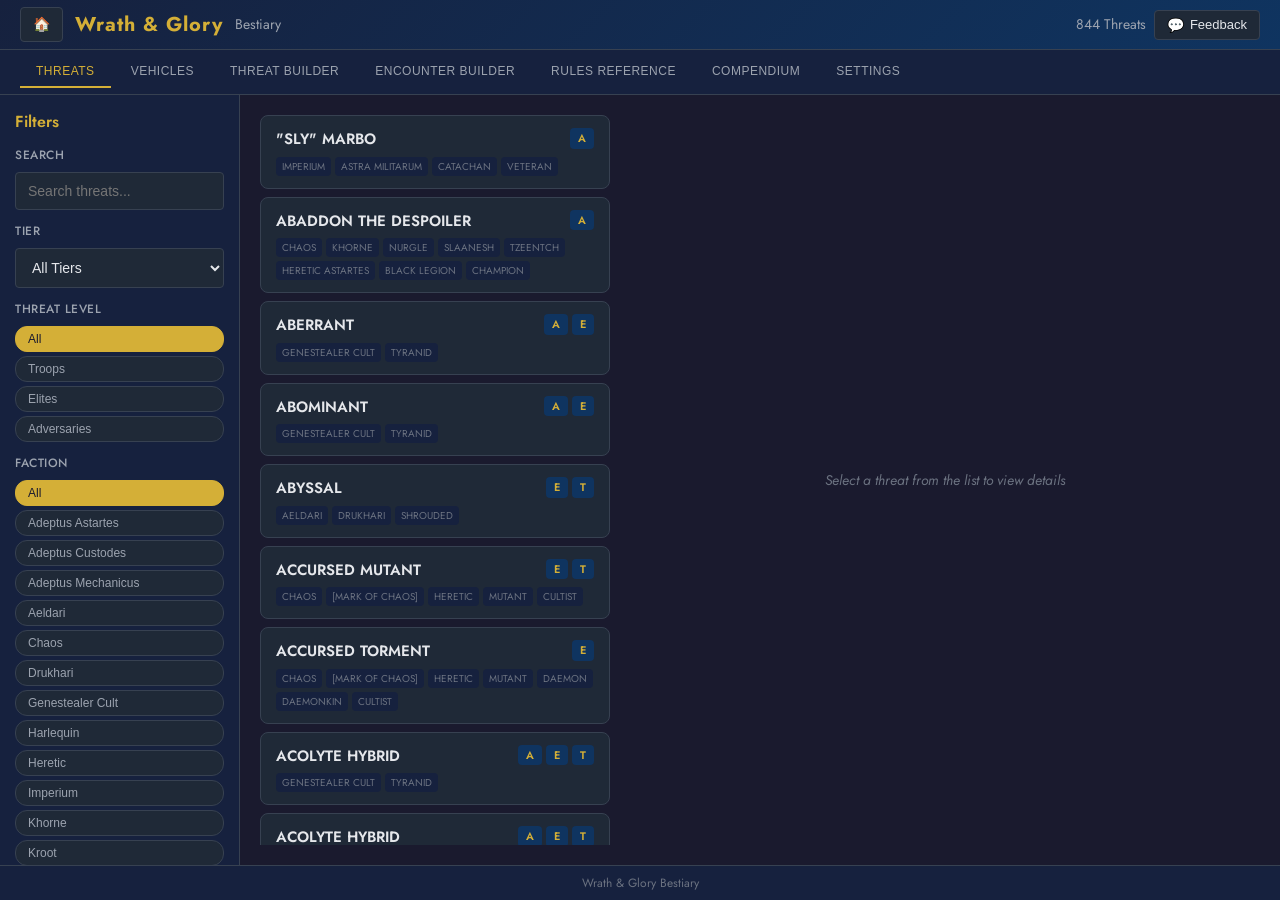
==== commit ef2e32a5: "Add the bestiary Vehicles tab with its card and popups (#28)" ====
--- a/bestiary/index.html
+++ b/bestiary/index.html
@@ -37,6 +37,7 @@
         <nav class="tab-nav">
             <div class="tab-nav-tabs">
                 <button class="tab-btn active" data-tab="threats">THREATS</button>
+                <button class="tab-btn" data-tab="vehicles">VEHICLES</button>
                 <button class="tab-btn" data-tab="builder">THREAT BUILDER</button>
                 <button class="tab-btn" data-tab="encounter">ENCOUNTER BUILDER</button>
                 <button class="tab-btn" data-tab="glossary">RULES REFERENCE</button>
@@ -104,6 +105,47 @@
                             <div id="threat-detail" class="threat-detail">
                                 <div class="threat-detail-placeholder">
                                     <p>Select a threat from the list to view details</p>
+                                </div>
+                            </div>
+                        </div>
+                    </div>
+                </main>
+            </div>
+
+            <!-- Vehicles Tab -->
+            <div id="tab-vehicles" class="tab-content">
+                <!-- Left Sidebar - Filters -->
+                <aside class="sidebar">
+                    <div class="sidebar-section">
+                        <h3 class="sidebar-title">Filters</h3>
+                    </div>
+
+                    <div class="sidebar-section">
+                        <label class="filter-label" for="vehicle-search-input">Search</label>
+                        <input type="text" id="vehicle-search-input" class="search-input" placeholder="Search vehicles...">
+                    </div>
+
+                    <div class="sidebar-section">
+                        <label class="filter-label" for="vehicle-faction-filter">Faction</label>
+                        <select id="vehicle-faction-filter" class="filter-select">
+                            <option value="all">All Factions</option>
+                        </select>
+                    </div>
+                </aside>
+
+                <!-- Vehicle List and Detail -->
+                <main class="content">
+                    <div class="content-split">
+                        <div class="threat-list-container">
+                            <div id="vehicle-list" class="threat-list">
+                                <!-- Vehicle list items populated by JavaScript -->
+                            </div>
+                        </div>
+
+                        <div class="threat-detail-container">
+                            <div id="vehicle-detail" class="threat-detail">
+                                <div class="threat-detail-placeholder">
+                                    <p>Select a vehicle from the list to view details</p>
                                 </div>
                             </div>
                         </div>
@@ -270,6 +312,8 @@
                             <button class="glossary-filter-btn" data-category="weaponTraits">Weapon Traits</button>
                             <button class="glossary-filter-btn" data-category="armorTraits">Armor Traits</button>
                             <button class="glossary-filter-btn" data-category="keywords">Keywords</button>
+                            <button class="glossary-filter-btn" data-category="vehicleTraits">Vehicle Traits</button>
+                            <button class="glossary-filter-btn" data-category="vehicleRules">Vehicle Rules</button>
                         </div>
                     </div>
                     <div id="glossary-content">
@@ -356,6 +400,7 @@
     <script src="js/threat-builder-state.js?v=92"></script>
     <script src="tabs/settings-tab.js?v=92"></script>
     <script src="tabs/threats-tab.js?v=92"></script>
+    <script src="tabs/vehicles-tab.js?v=92"></script>
     <script src="tabs/glossary-tab.js?v=92"></script>
     <script src="tabs/references-tab.js?v=92"></script>
     <script src="tabs/encounter-tab.js?v=92"></script>
--- a/bestiary/css/styles.css
+++ b/bestiary/css/styles.css
@@ -4539,3 +4539,199 @@
         font-size: 10px;
     }
 }
+
+/* ===== Vehicles Tab ===== */
+#tab-vehicles {
+    flex-direction: row;
+}
+
+.vehicle-list-item {
+    background: var(--bg-card);
+    border: 1px solid var(--border-color);
+    border-radius: var(--radius-md);
+    padding: 12px 15px;
+    cursor: pointer;
+    transition: all 0.2s;
+}
+
+.vehicle-list-item:hover {
+    border-color: var(--accent-gold);
+}
+
+.vehicle-list-item.selected {
+    border-color: var(--accent-gold);
+    background: var(--bg-tertiary);
+}
+
+.vehicle-list-header {
+    display: flex;
+    justify-content: space-between;
+    align-items: flex-start;
+    gap: 10px;
+    margin-bottom: 4px;
+}
+
+.vehicle-list-name {
+    font-size: 15px;
+    font-weight: 600;
+    color: var(--text-primary);
+}
+
+.vehicle-list-value {
+    flex-shrink: 0;
+    padding: 2px 8px;
+    background: var(--bg-tertiary);
+    border-radius: var(--radius-sm);
+    font-size: 11px;
+    font-weight: 600;
+    color: var(--accent-gold);
+}
+
+.vehicle-list-faction {
+    font-size: 11px;
+    color: var(--text-muted);
+    text-transform: uppercase;
+    letter-spacing: 0.5px;
+}
+
+.vehicle-link {
+    display: inline-block;
+    margin-bottom: 6px;
+    font-size: 13px;
+    color: var(--accent-gold);
+    text-decoration: none;
+    border-bottom: 1px dotted var(--accent-gold);
+}
+
+.vehicle-link:hover {
+    border-bottom-style: solid;
+}
+
+.vehicle-card-meta {
+    display: flex;
+    flex-wrap: wrap;
+    gap: 4px 16px;
+    font-size: 13px;
+    color: var(--text-secondary);
+}
+
+.vehicle-card-faction {
+    font-weight: 600;
+    color: var(--text-primary);
+    text-transform: uppercase;
+    letter-spacing: 0.5px;
+}
+
+.vehicle-meta-label {
+    color: var(--text-muted);
+}
+
+.vehicle-chip {
+    display: inline-block;
+    padding: 3px 10px;
+    margin-right: 6px;
+    margin-bottom: 6px;
+    background: var(--bg-tertiary);
+    border: 1px solid var(--border-light);
+    border-radius: var(--radius-sm);
+    font-size: 12px;
+    color: var(--text-secondary);
+    letter-spacing: 0.5px;
+}
+
+.vehicle-chip-keyword {
+    text-transform: uppercase;
+}
+
+/* A chip with a glossary entry opens it */
+.vehicle-chip[data-popup-type] {
+    border-color: var(--accent-gold);
+    color: var(--accent-gold);
+    cursor: pointer;
+}
+
+.vehicle-chip[data-popup-type]:hover {
+    background: var(--accent-gold);
+    color: var(--bg-primary);
+}
+
+.vehicle-twin-marker {
+    color: var(--accent-gold);
+    cursor: pointer;
+    border-bottom: 1px dotted var(--accent-gold);
+}
+
+.vehicle-twin-marker:hover {
+    border-bottom-style: solid;
+}
+
+/* The weapons table scrolls inside its box on a narrow screen, never the page */
+.vehicle-table-scroll {
+    overflow-x: auto;
+    -webkit-overflow-scrolling: touch;
+}
+
+.vehicle-weapons-table {
+    min-width: 560px;
+}
+
+.vehicle-weapons-table td {
+    font-size: 13px;
+}
+
+.vehicle-weapons-table .vehicle-weapon-name,
+.vehicle-weapons-table .vehicle-weapon-traits {
+    text-align: left;
+}
+
+.vehicle-weapons-table .vehicle-weapon-name {
+    font-weight: 600;
+    color: var(--text-primary);
+}
+
+.vehicle-sidebar-box {
+    margin-bottom: 15px;
+    padding: 12px 0;
+    background: var(--bg-secondary);
+    border: 1px solid var(--accent-gold);
+    border-radius: var(--radius-sm);
+}
+
+.vehicle-sidebar-title {
+    padding: 0 12px 6px;
+    font-size: 12px;
+    font-weight: 600;
+    color: var(--accent-gold);
+    text-transform: uppercase;
+    letter-spacing: 0.5px;
+}
+
+.vehicle-family-section .threat-text-section + .threat-text-section {
+    margin-top: 10px;
+}
+
+.vehicle-none {
+    color: var(--text-muted);
+}
+
+/* Vehicle prose keeps the data's paragraph breaks (\n\n) */
+.vehicle-card .threat-card-description {
+    white-space: pre-line;
+}
+
+@media (max-width: 1024px) {
+    #tab-vehicles .content-split {
+        flex-direction: column;
+        gap: 15px;
+    }
+}
+
+@media (max-width: 768px) {
+    .vehicle-card .threat-card-header {
+        text-align: center;
+    }
+
+    .vehicle-card-meta {
+        justify-content: center;
+    }
+}
